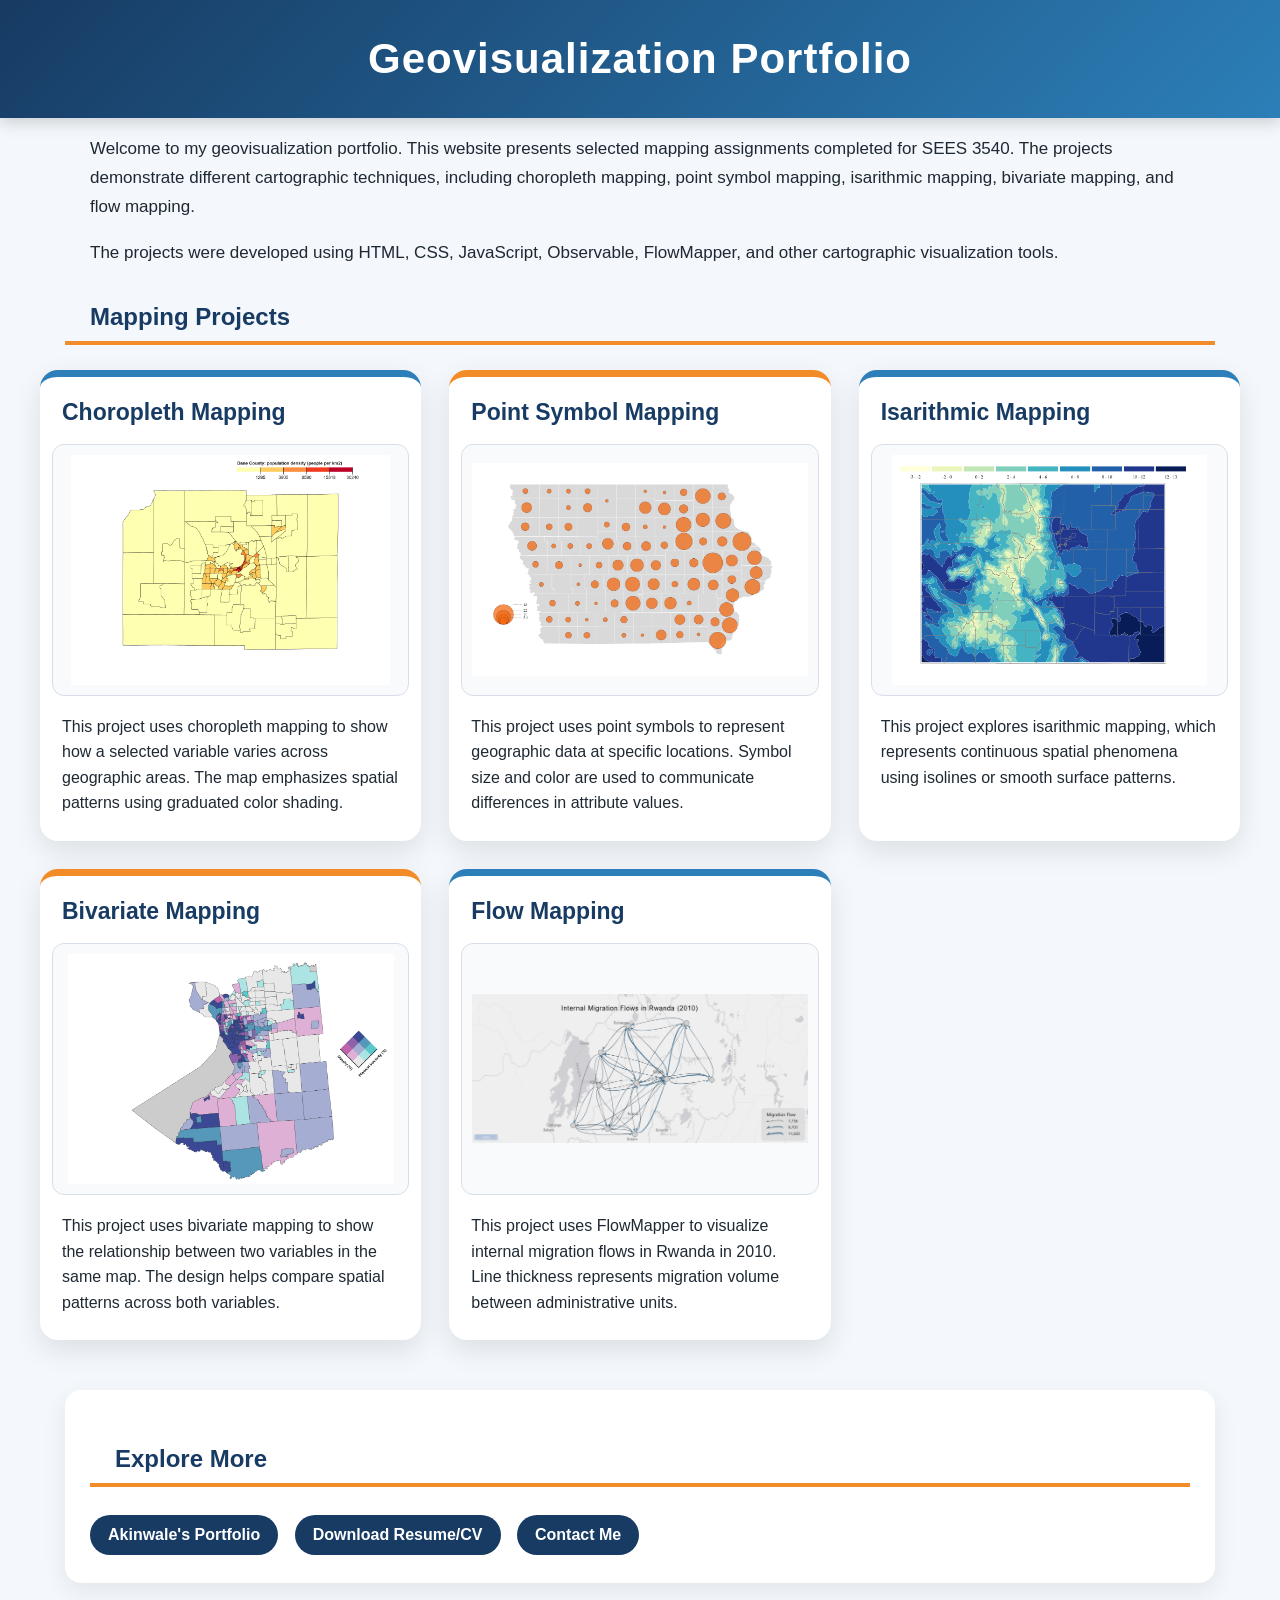
==== index.html @ 32ee0aaa "modified my css code" ====
<!DOCTYPE html>
<html>

<head>
<title>Geovisualization Portfolio / Akinwale</title>
<link href="style.css" rel="stylesheet">
</head>

<body>

<h1>Geovisualization Portfolio</h1>

<p>Welcome to my geovisualization portfolio. This website presents selected mapping assignments completed for SEES 3540. The projects demonstrate different cartographic techniques, including choropleth mapping, point symbol mapping, isarithmic mapping, bivariate mapping, and flow mapping.</p>

<p>The projects were developed using HTML, CSS, JavaScript, Observable, FlowMapper, and other cartographic visualization tools.</p>

<h2>Mapping Projects</h2>

<div class="project-grid">

    <div class="project">
        <h3>Choropleth Mapping</h3>
        <a href="https://observablehq.com/d/c55e424d7cc35248">
            <img src="images/choroplethmap.png" alt="Choropleth map">
        </a>
        <p>This project uses choropleth mapping to show how a selected variable varies across geographic areas. The map emphasizes spatial patterns using graduated color shading.</p>
    </div>

    <div class="project">
        <h3>Point Symbol Mapping</h3>
        <a href="https://observablehq.com/d/2de4d50df98398b6">
            <img src="images/pointsymbol.png" alt="Proportional symbol map">
        </a>
        <p>This project uses point symbols to represent geographic data at specific locations. Symbol size and color are used to communicate differences in attribute values.</p>
    </div>

    <div class="project">
        <h3>Isarithmic Mapping</h3>
        <a href="https://observablehq.com/d/aeb717314d857435">
            <img src="images/isarithmic.png" alt="Isarithmic map">
        </a>
        <p>This project explores isarithmic mapping, which represents continuous spatial phenomena using isolines or smooth surface patterns.</p>
    </div>

    <div class="project">
        <h3>Bivariate Mapping</h3>
        <a href="https://observablehq.com/d/7b271f18e7b1ec3b">
            <img src="images/Bivariate.png" alt="Bivariate map">
        </a>
        <p>This project uses bivariate mapping to show the relationship between two variables in the same map. The design helps compare spatial patterns across both variables.</p>
    </div>

    <div class="project">
        <h3>Flow Mapping</h3>
        <a href="flowmap.html">
            <img src="images/flow_map.png" alt="Flow map of Rwanda migration">
        </a>
        <p>This project uses FlowMapper to visualize internal migration flows in Rwanda in 2010. Line thickness represents migration volume between administrative units.</p>
    </div>

</div>

<div class="link-section">
    <h2>Explore More</h2>
    <a href="shortbio.html">Akinwale's Portfolio</a>
    <a href="cv.pdf" target="_blank">Download Resume/CV</a>
    <a href="https://mail.google.com/mail/?view=cm&fs=1&to=oladimejiakinwale@gmail.com">Contact Me</a>
</div>

</body>
</html>
---- style.css ----
body {
    margin: 0;
    font-family: "Segoe UI", Arial, sans-serif;
    background: #f4f7fb;
    color: #1f2933;
}

h1 {
    margin: 0;
    padding: 35px 20px;
    text-align: center;
    color: white;
    background: linear-gradient(135deg, #173b63, #2c7fb8);
    font-size: 42px;
    letter-spacing: 1px;
    box-shadow: 0 4px 16px rgba(0,0,0,0.18);
}

body > p,
body > h2 {
    max-width: 1100px;
    margin-left: auto;
    margin-right: auto;
}

body > p {
    font-size: 17px;
    line-height: 1.7;
    padding: 0 25px;
}

h2 {
    color: #173b63;
    margin-top: 35px;
    padding: 0 25px 10px 25px;
    border-bottom: 4px solid #f28c28;
}

/* Create a responsive project grid */
.project-grid {
    max-width: 1200px;
    margin: 25px auto 50px auto;
    padding: 0 25px;
    display: grid;
    grid-template-columns: repeat(auto-fit, minmax(320px, 1fr));
    gap: 28px;
}

.project {
    background: white;
    border-radius: 18px;
    overflow: hidden;
    border-top: 7px solid #2c7fb8;
    box-shadow: 0 10px 28px rgba(0,0,0,0.10);
    transition: transform 0.25s ease, box-shadow 0.25s ease;
}

.project:nth-child(even) {
    border-top-color: #f28c28;
}

.project:hover {
    transform: translateY(-7px);
    box-shadow: 0 16px 36px rgba(0,0,0,0.18);
}

.project h3 {
    color: #173b63;
    font-size: 23px;
    margin: 22px 22px 10px 22px;
}

.project p {
    font-size: 16px;
    line-height: 1.6;
    margin: 18px 22px 25px 22px;
}

.project img {
    display: block;
    width: 88%;
    height: 230px;
    object-fit: contain;
    margin: 18px auto;
    border-radius: 12px;
    border: 1px solid #d8dee9;
    background: #f9fafb;
    padding: 10px;
}

a {
    color: #1f78b4;
    font-weight: 700;
    text-decoration: none;
}

a:hover {
    color: #f28c28;
    text-decoration: underline;
}

/* Bottom links such as bio, resume, contact */
.link-section {
    max-width: 1100px;
    margin: 35px auto;
    padding: 20px 25px;
    background: white;
    border-radius: 16px;
    box-shadow: 0 8px 24px rgba(0,0,0,0.08);
}

.link-section a {
    display: inline-block;
    margin: 8px 12px 8px 0;
    padding: 11px 18px;
    border-radius: 999px;
    background: #173b63;
    color: white;
}

.link-section a:hover {
    background: #f28c28;
    text-decoration: none;
}

.flow-map-img {
    display: block;
    max-width: 95%;
    margin: 25px auto;
    border-radius: 16px;
    box-shadow: 0 10px 28px rgba(0,0,0,0.14);
}

.bio-container {
    max-width: 1100px;
    margin: 35px auto;
    padding: 25px;
    display: flex;
    gap: 30px;
    align-items: center;
    background: white;
    border-radius: 18px;
    box-shadow: 0 10px 28px rgba(0,0,0,0.10);
}

.bio-image {
    width: 230px;
    border-radius: 16px;
}

.bio-text {
    flex: 1;
}

@media screen and (max-width: 750px) {
    h1 {
        font-size: 30px;
    }

    .bio-container {
        flex-direction: column;
        text-align: center;
    }

    .project img {
        height: 200px;
    }
}
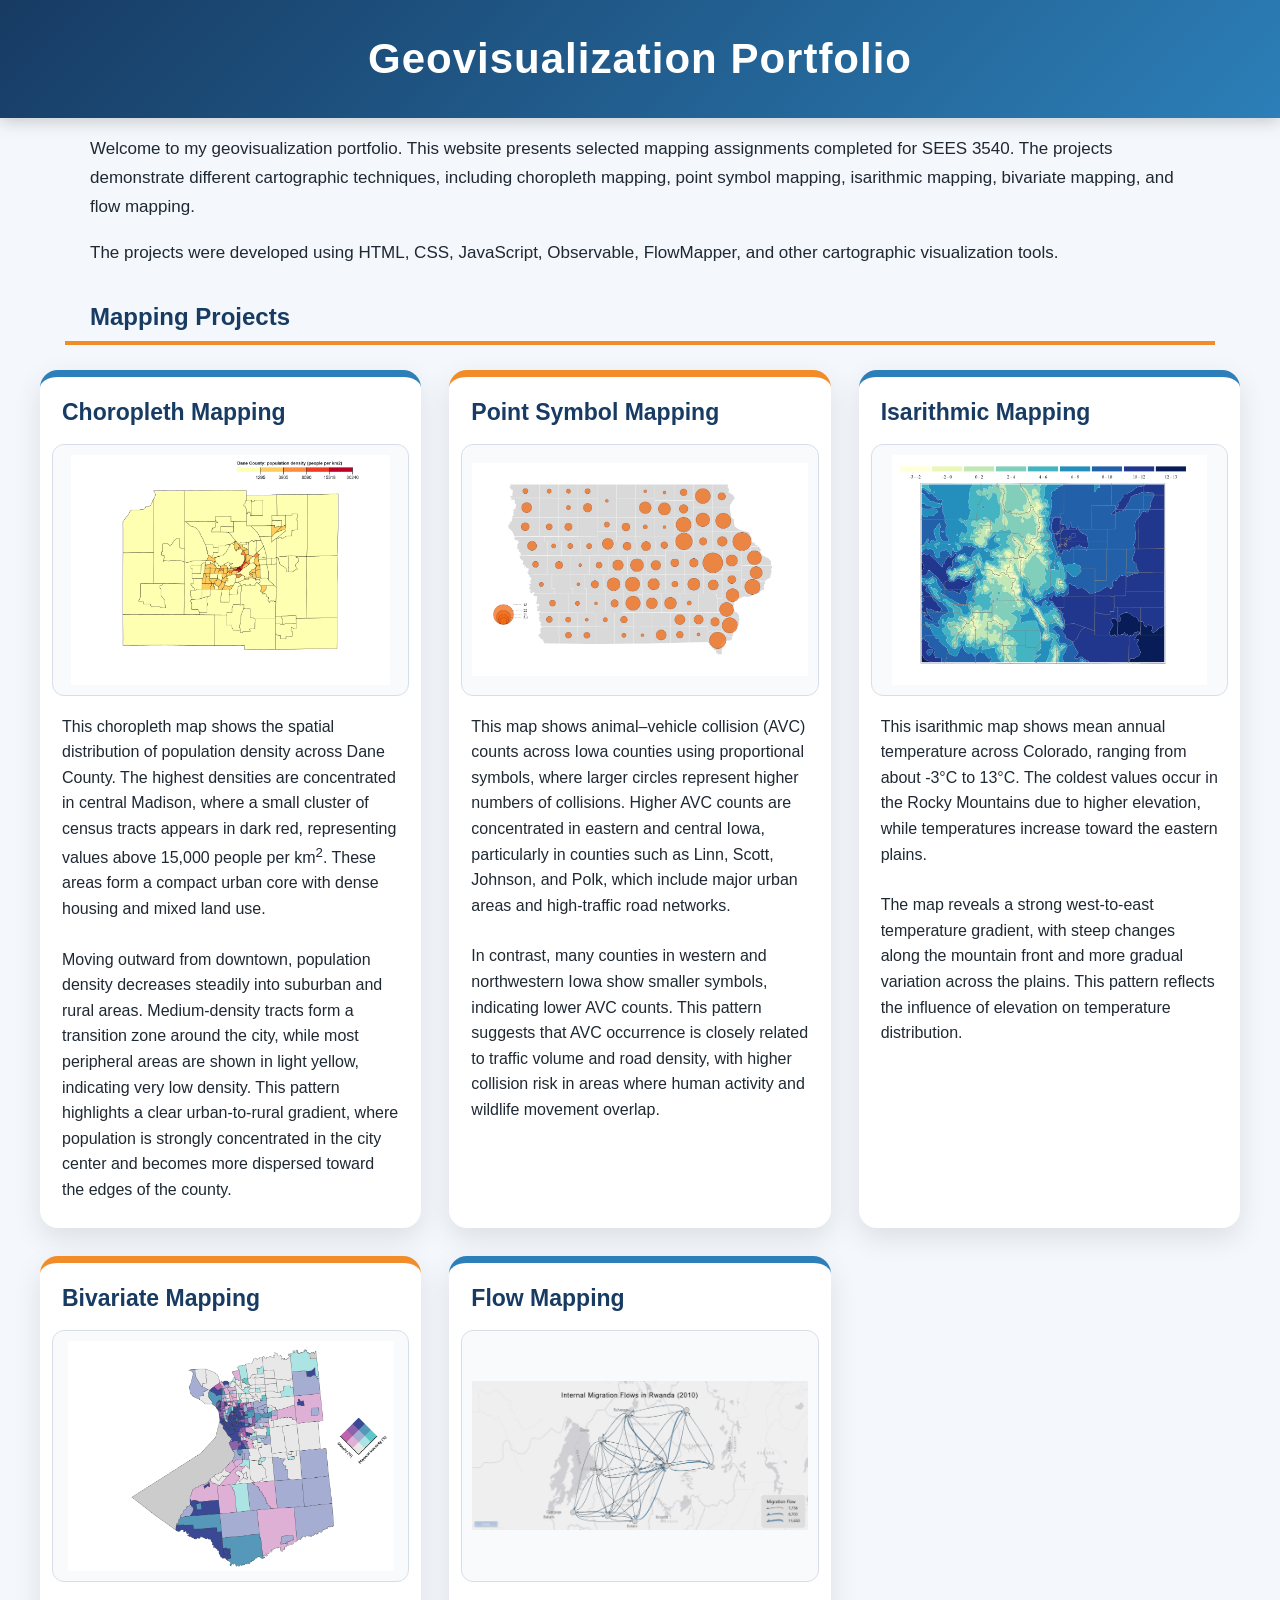
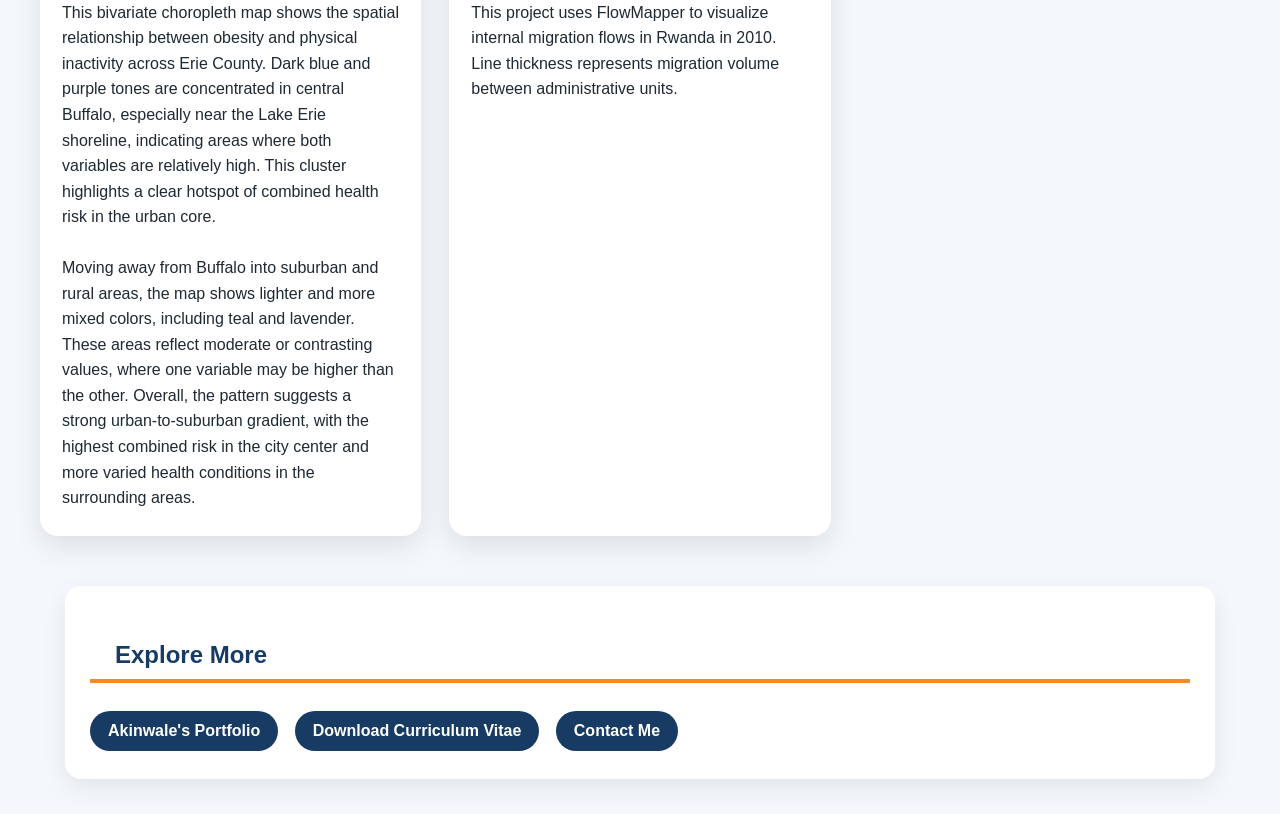
==== commit 02c7e347: "Modified my CSS style" ====
--- a/index.html
+++ b/index.html
@@ -23,7 +23,13 @@
         <a href="https://observablehq.com/d/c55e424d7cc35248">
             <img src="images/choroplethmap.png" alt="Choropleth map">
         </a>
-        <p>This project uses choropleth mapping to show how a selected variable varies across geographic areas. The map emphasizes spatial patterns using graduated color shading.</p>
+        <p>
+This choropleth map shows the spatial distribution of population density across Dane County. The highest densities are concentrated in central Madison, where a small cluster of census tracts appears in dark red, representing values above 15,000 people per km<sup>2</sup>. These areas form a compact urban core with dense housing and mixed land use.
+</p>
+
+<p>
+Moving outward from downtown, population density decreases steadily into suburban and rural areas. Medium-density tracts form a transition zone around the city, while most peripheral areas are shown in light yellow, indicating very low density. This pattern highlights a clear urban-to-rural gradient, where population is strongly concentrated in the city center and becomes more dispersed toward the edges of the county.
+</p>
     </div>
 
     <div class="project">
@@ -31,7 +37,13 @@
         <a href="https://observablehq.com/d/2de4d50df98398b6">
             <img src="images/pointsymbol.png" alt="Proportional symbol map">
         </a>
-        <p>This project uses point symbols to represent geographic data at specific locations. Symbol size and color are used to communicate differences in attribute values.</p>
+        <p>
+This map shows animal&ndash;vehicle collision (AVC) counts across Iowa counties using proportional symbols, where larger circles represent higher numbers of collisions. Higher AVC counts are concentrated in eastern and central Iowa, particularly in counties such as Linn, Scott, Johnson, and Polk, which include major urban areas and high-traffic road networks.
+</p>
+
+<p>
+In contrast, many counties in western and northwestern Iowa show smaller symbols, indicating lower AVC counts. This pattern suggests that AVC occurrence is closely related to traffic volume and road density, with higher collision risk in areas where human activity and wildlife movement overlap.
+</p>
     </div>
 
     <div class="project">
@@ -39,7 +51,13 @@
         <a href="https://observablehq.com/d/aeb717314d857435">
             <img src="images/isarithmic.png" alt="Isarithmic map">
         </a>
-        <p>This project explores isarithmic mapping, which represents continuous spatial phenomena using isolines or smooth surface patterns.</p>
+        <p>
+This isarithmic map shows mean annual temperature across Colorado, ranging from about -3&deg;C to 13&deg;C. The coldest values occur in the Rocky Mountains due to higher elevation, while temperatures increase toward the eastern plains.
+</p>
+
+<p>
+The map reveals a strong west-to-east temperature gradient, with steep changes along the mountain front and more gradual variation across the plains. This pattern reflects the influence of elevation on temperature distribution.
+</p>
     </div>
 
     <div class="project">
@@ -47,7 +65,13 @@
         <a href="https://observablehq.com/d/7b271f18e7b1ec3b">
             <img src="images/Bivariate.png" alt="Bivariate map">
         </a>
-        <p>This project uses bivariate mapping to show the relationship between two variables in the same map. The design helps compare spatial patterns across both variables.</p>
+        <p>
+This bivariate choropleth map shows the spatial relationship between obesity and physical inactivity across Erie County. Dark blue and purple tones are concentrated in central Buffalo, especially near the Lake Erie shoreline, indicating areas where both variables are relatively high. This cluster highlights a clear hotspot of combined health risk in the urban core.
+</p>
+
+<p>
+Moving away from Buffalo into suburban and rural areas, the map shows lighter and more mixed colors, including teal and lavender. These areas reflect moderate or contrasting values, where one variable may be higher than the other. Overall, the pattern suggests a strong urban-to-suburban gradient, with the highest combined risk in the city center and more varied health conditions in the surrounding areas.
+</p>
     </div>
 
     <div class="project">
@@ -63,8 +87,8 @@
 <div class="link-section">
     <h2>Explore More</h2>
     <a href="shortbio.html">Akinwale's Portfolio</a>
-    <a href="cv.pdf" target="_blank">Download Resume/CV</a>
-    <a href="https://mail.google.com/mail/?view=cm&fs=1&to=oladimejiakinwale@gmail.com">Contact Me</a>
+    <a href="cv.pdf" target="_blank">Download Curriculum Vitae</a>
+    <a href="mailto:akinwale-oladimeji@uiowa.edu">Contact Me</a>
 </div>
 
 </body>
--- a/style.css
+++ b/style.css
@@ -166,3 +166,28 @@
         height: 200px;
     }
 }
+
+.flow-writing {
+    max-width: 1050px;
+    margin: 35px auto;
+    padding: 32px;
+    background: white;
+    border-radius: 18px;
+    box-shadow: 0 10px 28px rgba(0,0,0,0.10);
+}
+
+.flow-writing h2 {
+    margin-top: 28px;
+    padding-left: 0;
+}
+
+.flow-writing h3 {
+    margin-top: 28px;
+    color: #173b63;
+}
+
+.flow-writing p {
+    padding: 0;
+    margin: 14px 0;
+    line-height: 1.7;
+}
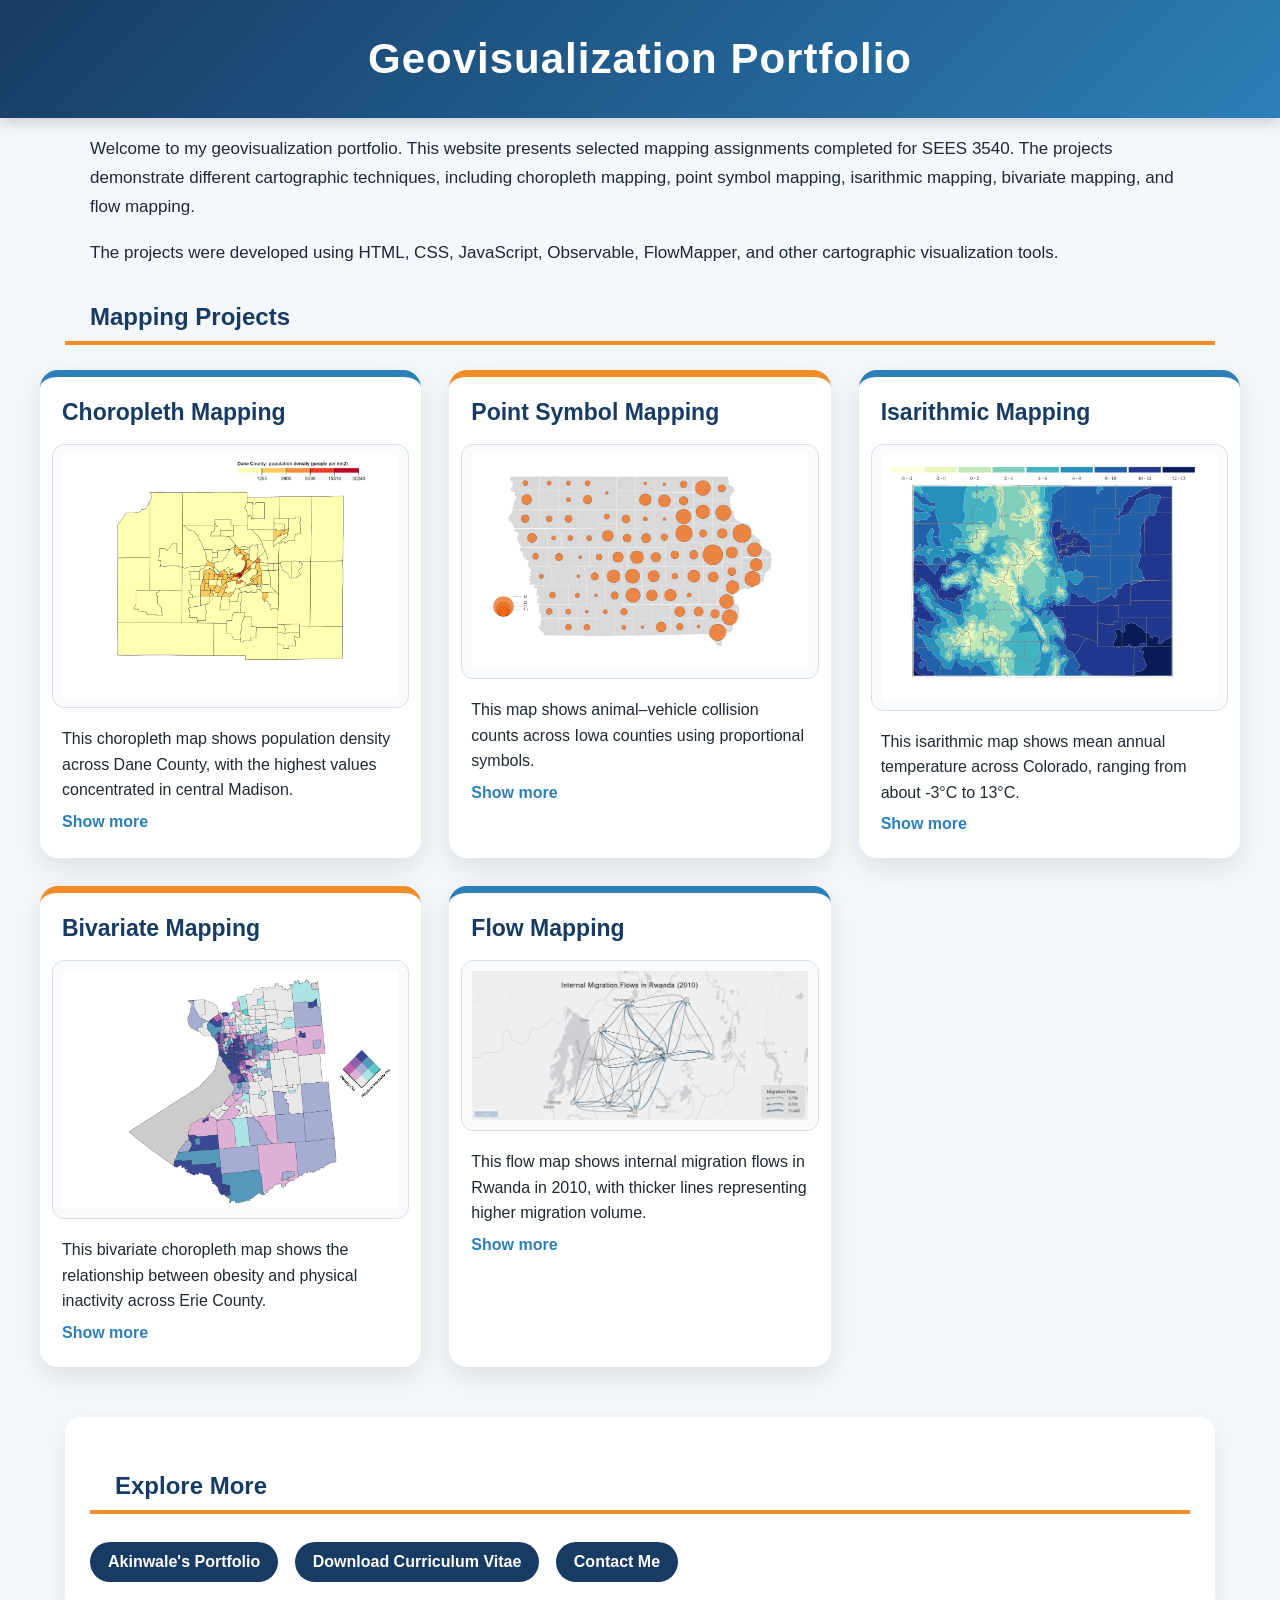
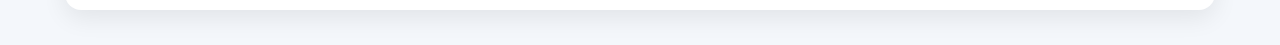
==== commit dfb4ba55: "Improved portfolio layout and add expandable map description Improved the layout and organization of" ====
--- a/index.html
+++ b/index.html
@@ -2,17 +2,21 @@
 <html>
 
 <head>
-<title>Geovisualization Portfolio / Akinwale</title>
-<link href="style.css" rel="stylesheet">
+    <title>Geovisualization Portfolio / Akinwale</title>
+    <link href="style.css" rel="stylesheet">
 </head>
 
 <body>
 
 <h1>Geovisualization Portfolio</h1>
 
-<p>Welcome to my geovisualization portfolio. This website presents selected mapping assignments completed for SEES 3540. The projects demonstrate different cartographic techniques, including choropleth mapping, point symbol mapping, isarithmic mapping, bivariate mapping, and flow mapping.</p>
+<p>
+Welcome to my geovisualization portfolio. This website presents selected mapping assignments completed for SEES 3540. The projects demonstrate different cartographic techniques, including choropleth mapping, point symbol mapping, isarithmic mapping, bivariate mapping, and flow mapping.
+</p>
 
-<p>The projects were developed using HTML, CSS, JavaScript, Observable, FlowMapper, and other cartographic visualization tools.</p>
+<p>
+The projects were developed using HTML, CSS, JavaScript, Observable, FlowMapper, and other cartographic visualization tools.
+</p>
 
 <h2>Mapping Projects</h2>
 
@@ -23,13 +27,19 @@
         <a href="https://observablehq.com/d/c55e424d7cc35248">
             <img src="images/choroplethmap.png" alt="Choropleth map">
         </a>
-        <p>
-This choropleth map shows the spatial distribution of population density across Dane County. The highest densities are concentrated in central Madison, where a small cluster of census tracts appears in dark red, representing values above 15,000 people per km<sup>2</sup>. These areas form a compact urban core with dense housing and mixed land use.
-</p>
 
-<p>
-Moving outward from downtown, population density decreases steadily into suburban and rural areas. Medium-density tracts form a transition zone around the city, while most peripheral areas are shown in light yellow, indicating very low density. This pattern highlights a clear urban-to-rural gradient, where population is strongly concentrated in the city center and becomes more dispersed toward the edges of the county.
-</p>
+        <div class="project-description">
+            <p>
+            This choropleth map shows population density across Dane County, with the highest values concentrated in central Madison.
+            </p>
+
+            <details>
+                <summary>Show more</summary>
+                <p>
+                Density decreases outward into surrounding suburban and rural areas, creating a clear urban-to-rural gradient. The map highlights how population is strongly concentrated in the urban core and becomes more dispersed toward the county edges.
+                </p>
+            </details>
+        </div>
     </div>
 
     <div class="project">
@@ -37,13 +47,19 @@
         <a href="https://observablehq.com/d/2de4d50df98398b6">
             <img src="images/pointsymbol.png" alt="Proportional symbol map">
         </a>
-        <p>
-This map shows animal&ndash;vehicle collision (AVC) counts across Iowa counties using proportional symbols, where larger circles represent higher numbers of collisions. Higher AVC counts are concentrated in eastern and central Iowa, particularly in counties such as Linn, Scott, Johnson, and Polk, which include major urban areas and high-traffic road networks.
-</p>
 
-<p>
-In contrast, many counties in western and northwestern Iowa show smaller symbols, indicating lower AVC counts. This pattern suggests that AVC occurrence is closely related to traffic volume and road density, with higher collision risk in areas where human activity and wildlife movement overlap.
-</p>
+        <div class="project-description">
+            <p>
+            This map shows animal&ndash;vehicle collision counts across Iowa counties using proportional symbols.
+            </p>
+
+            <details>
+                <summary>Show more</summary>
+                <p>
+                Higher counts are concentrated in eastern and central counties such as Linn, Scott, Johnson, and Polk, where urban areas and major roads increase traffic exposure. Lower counts occur in many western and northwestern counties, suggesting that collision risk is closely related to road density, traffic volume, and the overlap between human activity and wildlife movement.
+                </p>
+            </details>
+        </div>
     </div>
 
     <div class="project">
@@ -51,13 +67,19 @@
         <a href="https://observablehq.com/d/aeb717314d857435">
             <img src="images/isarithmic.png" alt="Isarithmic map">
         </a>
-        <p>
-This isarithmic map shows mean annual temperature across Colorado, ranging from about -3&deg;C to 13&deg;C. The coldest values occur in the Rocky Mountains due to higher elevation, while temperatures increase toward the eastern plains.
-</p>
 
-<p>
-The map reveals a strong west-to-east temperature gradient, with steep changes along the mountain front and more gradual variation across the plains. This pattern reflects the influence of elevation on temperature distribution.
-</p>
+        <div class="project-description">
+            <p>
+            This isarithmic map shows mean annual temperature across Colorado, ranging from about -3&deg;C to 13&deg;C.
+            </p>
+
+            <details>
+                <summary>Show more</summary>
+                <p>
+                The coldest values occur in the Rocky Mountains due to higher elevation, while temperatures increase toward the eastern plains. The map reveals a strong west-to-east temperature gradient, with steep changes along the mountain front and more gradual variation across the plains.
+                </p>
+            </details>
+        </div>
     </div>
 
     <div class="project">
@@ -65,13 +87,19 @@
         <a href="https://observablehq.com/d/7b271f18e7b1ec3b">
             <img src="images/Bivariate.png" alt="Bivariate map">
         </a>
-        <p>
-This bivariate choropleth map shows the spatial relationship between obesity and physical inactivity across Erie County. Dark blue and purple tones are concentrated in central Buffalo, especially near the Lake Erie shoreline, indicating areas where both variables are relatively high. This cluster highlights a clear hotspot of combined health risk in the urban core.
-</p>
 
-<p>
-Moving away from Buffalo into suburban and rural areas, the map shows lighter and more mixed colors, including teal and lavender. These areas reflect moderate or contrasting values, where one variable may be higher than the other. Overall, the pattern suggests a strong urban-to-suburban gradient, with the highest combined risk in the city center and more varied health conditions in the surrounding areas.
-</p>
+        <div class="project-description">
+            <p>
+            This bivariate choropleth map shows the relationship between obesity and physical inactivity across Erie County.
+            </p>
+
+            <details>
+                <summary>Show more</summary>
+                <p>
+                Dark blue and purple tones cluster in central Buffalo, especially near the Lake Erie shoreline, indicating areas where both variables are relatively high. Lighter and mixed colors appear in suburban and rural areas, suggesting more varied health conditions and a less uniform relationship between obesity and physical inactivity.
+                </p>
+            </details>
+        </div>
     </div>
 
     <div class="project">
@@ -79,7 +107,19 @@
         <a href="flowmap.html">
             <img src="images/flow_map.png" alt="Flow map of Rwanda migration">
         </a>
-        <p>This project uses FlowMapper to visualize internal migration flows in Rwanda in 2010. Line thickness represents migration volume between administrative units.</p>
+
+        <div class="project-description">
+            <p>
+            This flow map shows internal migration flows in Rwanda in 2010, with thicker lines representing higher migration volume.
+            </p>
+
+            <details>
+                <summary>Show more</summary>
+                <p>
+                The map shows Kigali as the main migration hub, receiving and sending the largest flows. Strong connections link Kigali with regions such as Ruhengeri, Kibuye, and Butare, creating a north-south pattern and a hub-and-spoke migration structure.
+                </p>
+            </details>
+        </div>
     </div>
 
 </div>
--- a/style.css
+++ b/style.css
@@ -79,7 +79,7 @@
 .project img {
     display: block;
     width: 88%;
-    height: 230px;
+    height: auto;
     object-fit: contain;
     margin: 18px auto;
     border-radius: 12px;
@@ -163,7 +163,7 @@
     }
 
     .project img {
-        height: 200px;
+        height: auto;
     }
 }
 
@@ -191,3 +191,60 @@
     margin: 14px 0;
     line-height: 1.7;
 }
+
+.project {
+    height: auto !important;
+    min-height: 0 !important;
+}
+
+.project img {
+    height: auto !important;
+    max-height: none !important;
+    object-fit: contain;
+}
+
+.project-description {
+    margin: 18px 22px 25px 22px !important;
+    padding: 0 !important;
+}
+
+.project-description p {
+    margin: 0 0 10px 0 !important;
+    padding: 0 !important;
+    line-height: 1.6 !important;
+}
+
+.project-description details {
+    margin: 0 !important;
+    padding: 0 !important;
+    background: none !important;
+    border: none !important;
+    box-shadow: none !important;
+}
+
+.project-description summary {
+    display: inline-block !important;
+    margin: 0 !important;
+    padding: 0 !important;
+    cursor: pointer;
+    color: #2c7fb8;
+    font-weight: 700;
+    list-style: none;
+}
+
+.project-description summary::-webkit-details-marker {
+    display: none;
+}
+
+.project-description summary:hover {
+    color: #f28c28;
+}
+
+.project-description details[open] summary {
+    display: none !important;
+}
+
+.project-description details p {
+    margin: 0 !important;
+    padding: 0 !important;
+    line-height: 1.6 !important;
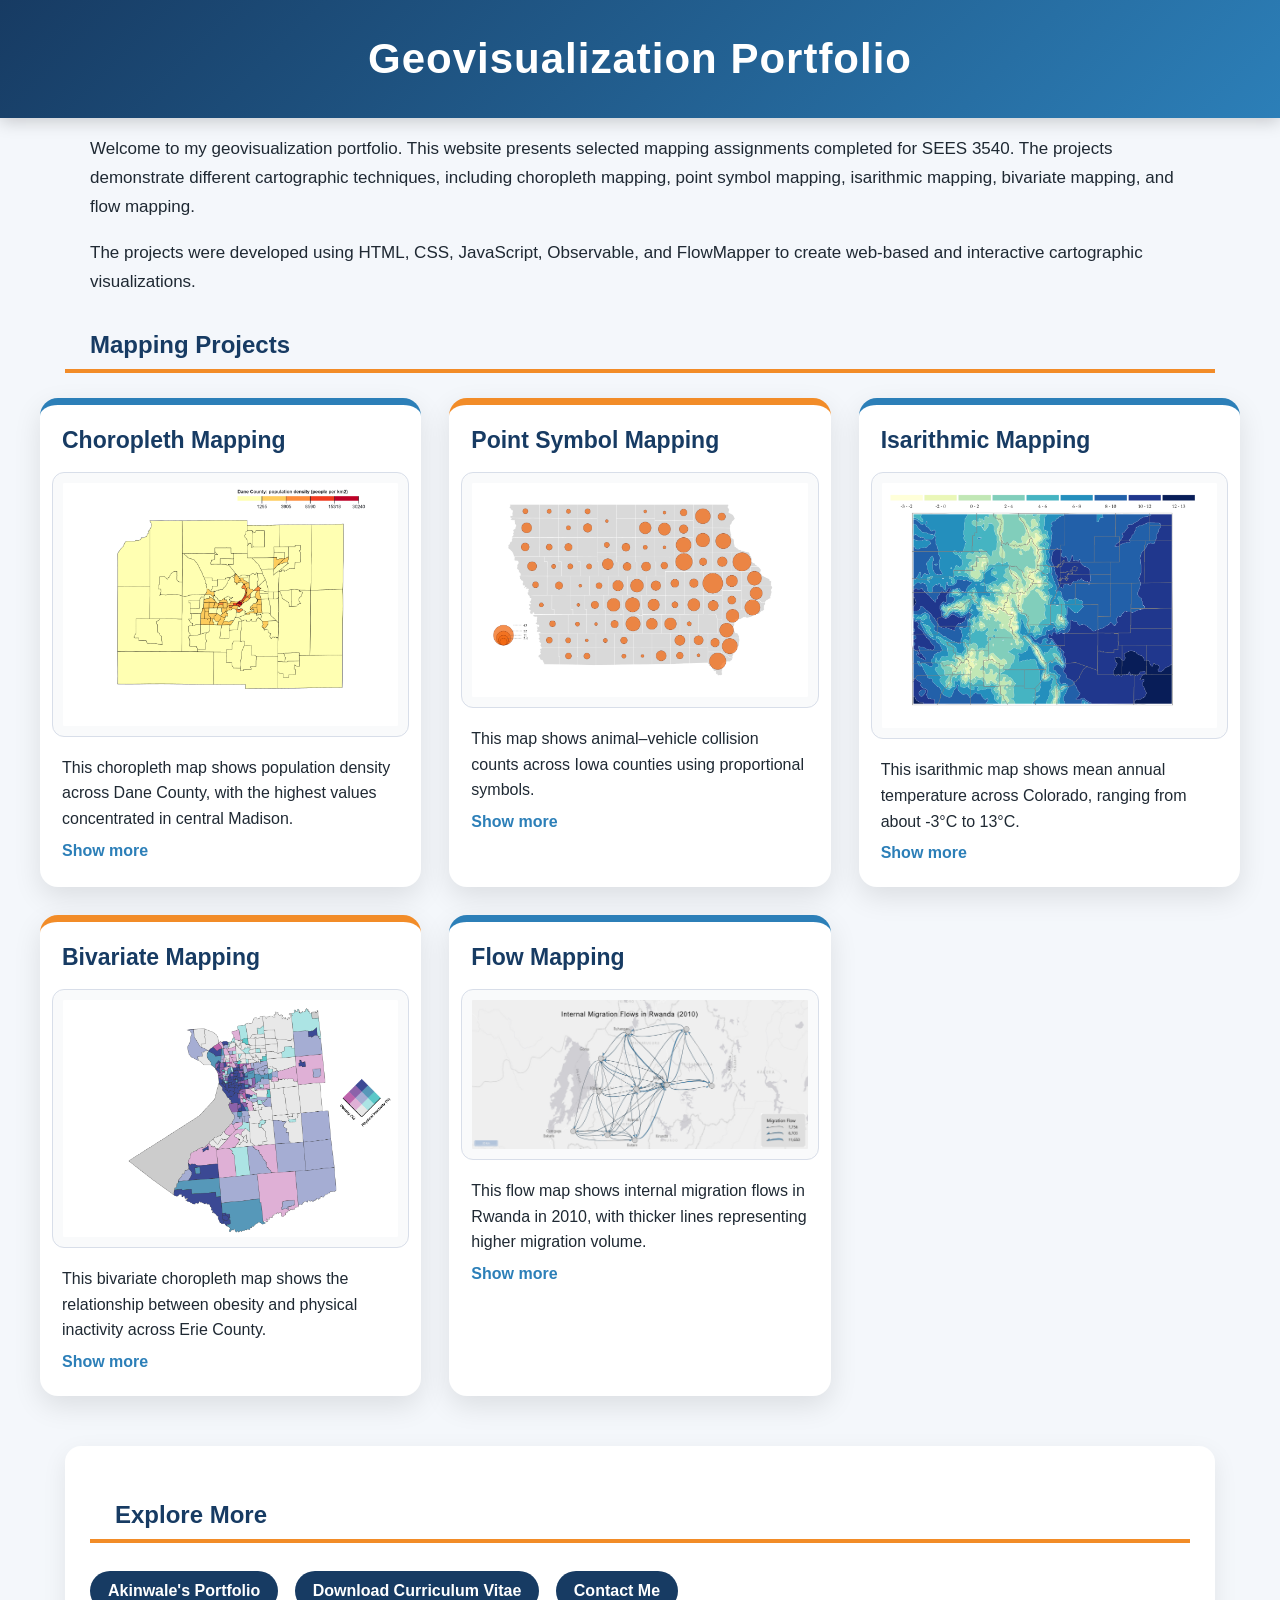
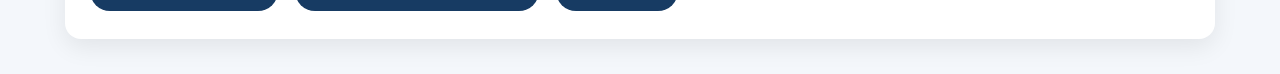
==== commit b2e745df: "Update index.html" ====
--- a/index.html
+++ b/index.html
@@ -15,7 +15,7 @@
 </p>
 
 <p>
-The projects were developed using HTML, CSS, JavaScript, Observable, FlowMapper, and other cartographic visualization tools.
+The projects were developed using HTML, CSS, JavaScript, Observable, and FlowMapper to create web-based and interactive cartographic visualizations.
 </p>
 
 <h2>Mapping Projects</h2>
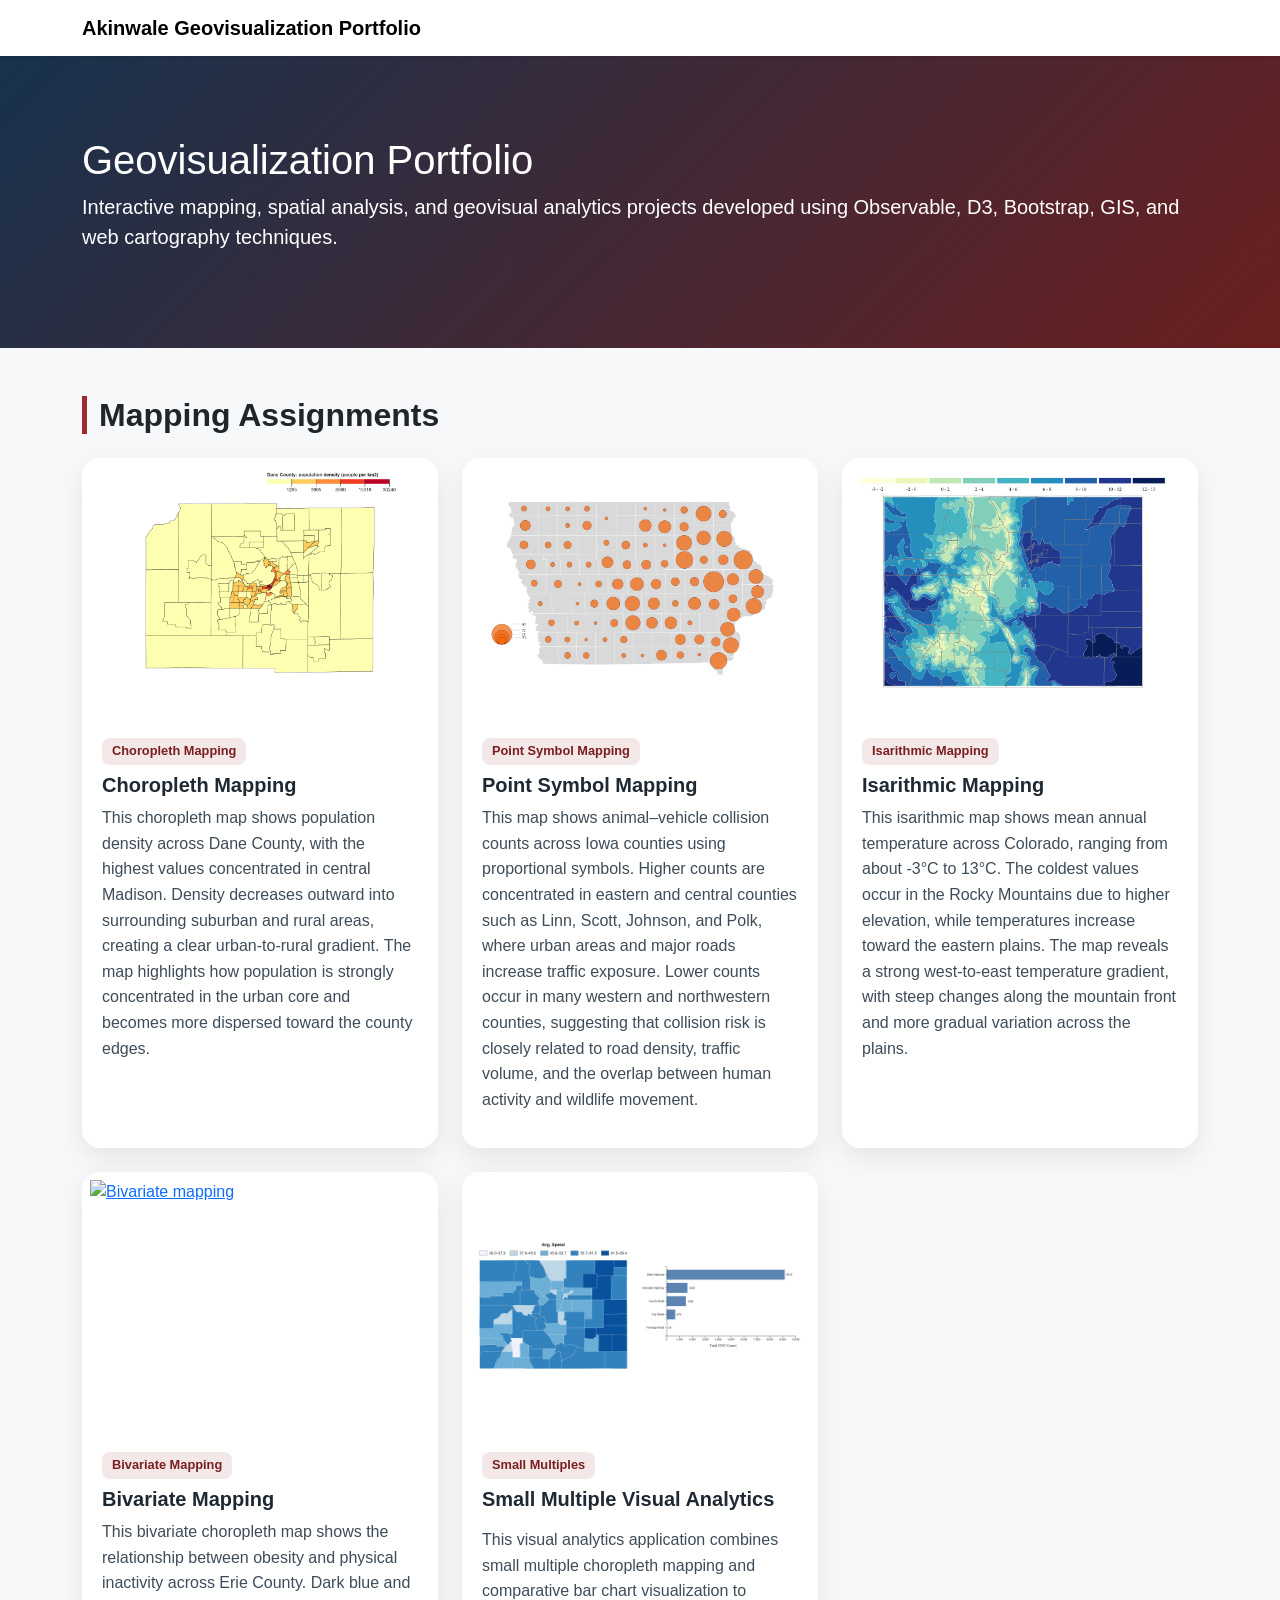
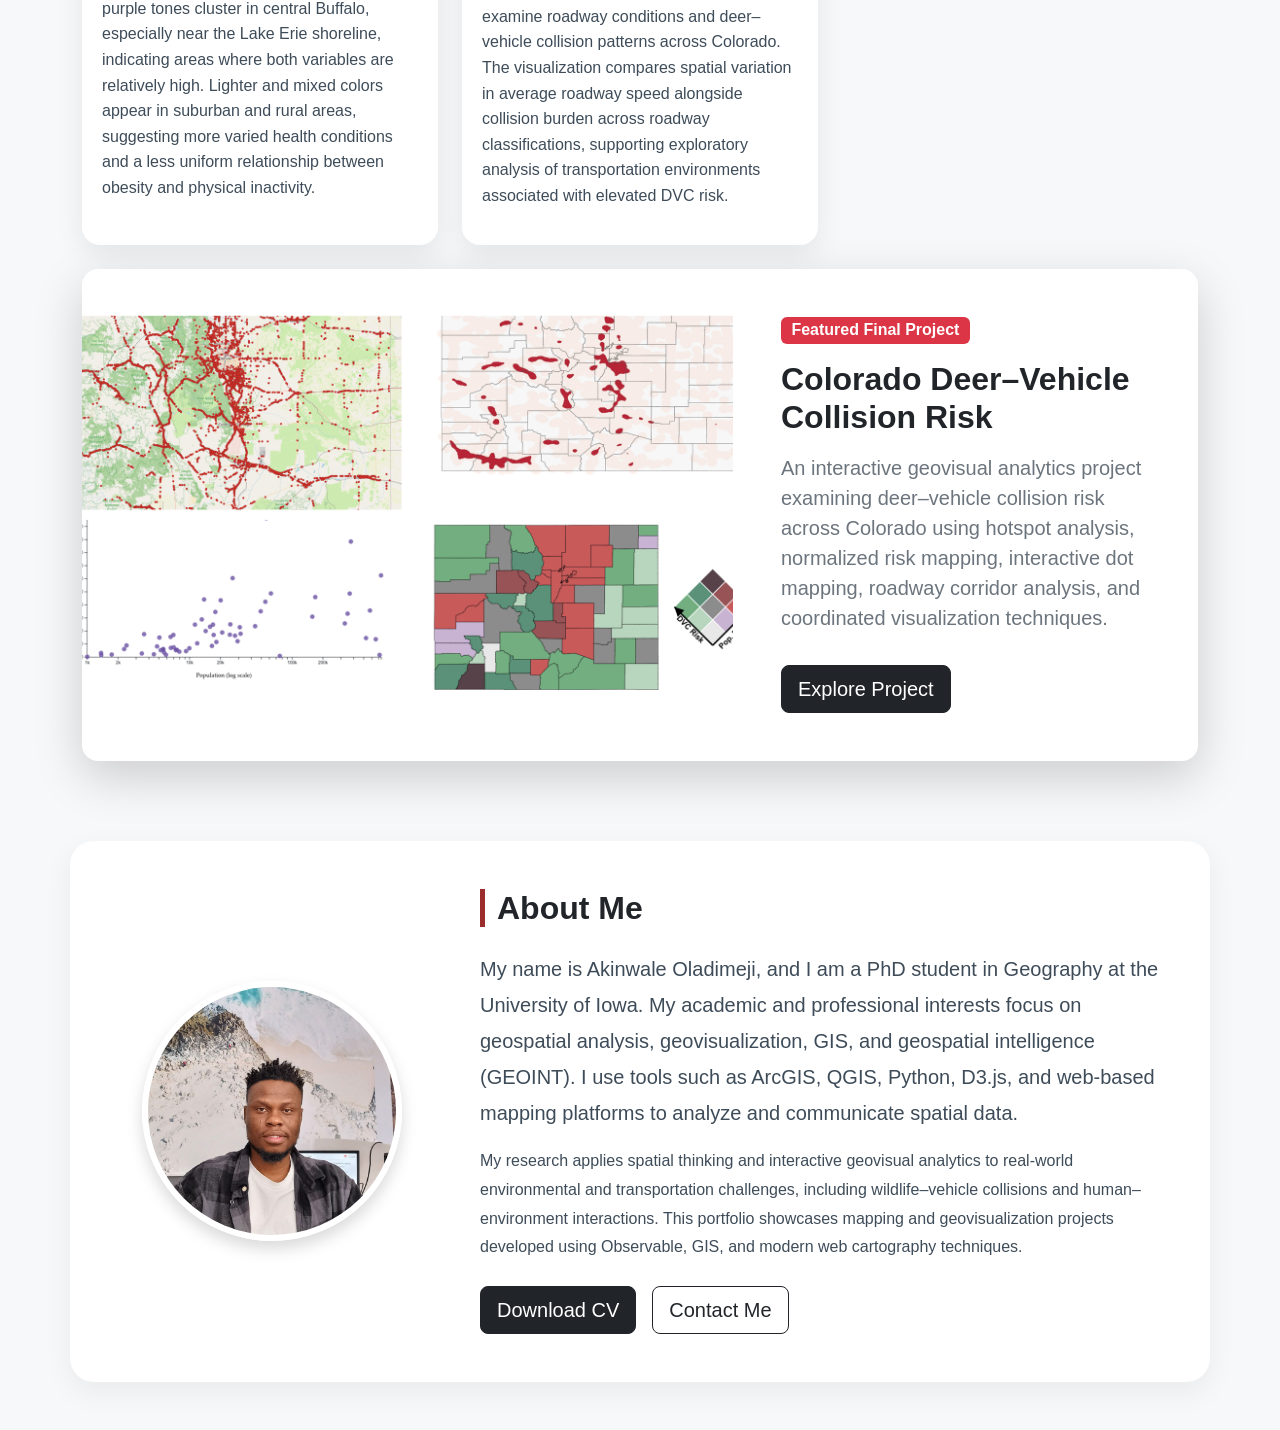
==== commit 36bf5f91: "Added few images like my profile picture" ====
--- a/index.html
+++ b/index.html
@@ -1,135 +1,371 @@
-<!DOCTYPE html>
-<html>
+<!doctype html>
+<html lang="en">
 
 <head>
-    <title>Geovisualization Portfolio / Akinwale</title>
-    <link href="style.css" rel="stylesheet">
+  <meta charset="utf-8">
+  <meta name="viewport" content="width=device-width, initial-scale=1">
+
+  <title>Akinwale Geovisualization Portfolio</title>
+
+  <link href="https://cdn.jsdelivr.net/npm/bootstrap@5.3.8/dist/css/bootstrap.min.css" rel="stylesheet">
+
+  <link rel="stylesheet" href="style.css">
 </head>
 
 <body>
 
-<h1>Geovisualization Portfolio</h1>
+<!-- NAVBAR -->
+
+<nav class="navbar navbar-expand-lg bg-white shadow-sm">
+  <div class="container">
+
+    <a class="navbar-brand fw-bold" href="#">
+      Akinwale Geovisualization Portfolio
+    </a>
+
+  </div>
+</nav>
+
+<!-- HERO SECTION -->
+
+<header class="hero">
+  <div class="container">
+
+    <h1>
+      Geovisualization Portfolio
+    </h1>
+
+    <p class="lead">
+      Interactive mapping, spatial analysis, and geovisual analytics projects developed using Observable, D3, Bootstrap, GIS, and web cartography techniques.
+    </p>
+
+  </div>
+</header>
+
+<!-- MAIN CONTENT -->
+
+<div class="container my-5">
+
+  <!-- SECTION TITLE -->
+
+  <h2 class="section-title">
+    Mapping Assignments
+  </h2>
+
+  <!-- PROJECT CARDS -->
+
+  <div class="row g-4">
+
+    <!-- Choropleth Mapping -->
+
+    <div class="col-md-6 col-lg-4">
+      <div class="card project-card">
+
+        <a href="https://observablehq.com/d/c55e424d7cc35248#choropleth" target="_blank">
+          <img src="images/choroplethmap.png"
+               alt="Choropleth mapping">
+        </a>
+
+        <div class="card-body">
+
+          <span class="badge badge-custom mb-2">
+            Choropleth Mapping
+          </span>
+
+          <h5>
+            <a href="https://observablehq.com/d/c55e424d7cc35248#choropleth"
+               target="_blank">
+
+              Choropleth Mapping
+
+            </a>
+          </h5>
+
+          <p>
+            This choropleth map shows population density across Dane County, with the highest values concentrated in central Madison.
+
+Density decreases outward into surrounding suburban and rural areas, creating a clear urban-to-rural gradient. The map highlights how population is strongly concentrated in the urban core and becomes more dispersed toward the county edges.
+          </p>
+
+        </div>
+      </div>
+    </div>
+
+    <!-- Point Symbol Mapping -->
+
+    <div class="col-md-6 col-lg-4">
+      <div class="card project-card">
+
+        <a href="https://observablehq.com/d/2de4d50df98398b6#symbol_map" target="_blank">
+          <img src="images/pointsymbol.png"
+               alt="Point symbol mapping">
+        </a>
+
+        <div class="card-body">
+
+          <span class="badge badge-custom mb-2">
+            Point Symbol Mapping
+          </span>
+
+          <h5>
+            <a href="https://observablehq.com/d/2de4d50df98398b6#symbol_map"
+               target="_blank">
+
+              Point Symbol Mapping
+
+            </a>
+          </h5>
+
+          <p>
+            This map shows animal–vehicle collision counts across Iowa counties using proportional symbols.
+
+Higher counts are concentrated in eastern and central counties such as Linn, Scott, Johnson, and Polk, where urban areas and major roads increase traffic exposure. Lower counts occur in many western and northwestern counties, suggesting that collision risk is closely related to road density, traffic volume, and the overlap between human activity and wildlife movement.
+          </p>
+
+        </div>
+      </div>
+    </div>
+
+    <!-- Isarithmic Mapping -->
+
+    <div class="col-md-6 col-lg-4">
+      <div class="card project-card">
+
+        <a href="https://observablehq.com/d/aeb717314d857435#cell-673" target="_blank">
+          <img src="images/isarithmic.png"
+               alt="Isarithmic mapping">
+        </a>
+
+        <div class="card-body">
+
+          <span class="badge badge-custom mb-2">
+            Isarithmic Mapping
+          </span>
+
+          <h5>
+            <a href="https://observablehq.com/d/aeb717314d857435#cell-673"
+               target="_blank">
+
+              Isarithmic Mapping
+
+            </a>
+          </h5>
+
+          <p>
+            This isarithmic map shows mean annual temperature across Colorado, ranging from about -3°C to 13°C.
+
+The coldest values occur in the Rocky Mountains due to higher elevation, while temperatures increase toward the eastern plains. The map reveals a strong west-to-east temperature gradient, with steep changes along the mountain front and more gradual variation across the plains.
+          </p>
+
+        </div>
+      </div>
+    </div>
+
+    <!-- Bivariate Mapping -->
+
+    <div class="col-md-6 col-lg-4">
+      <div class="card project-card">
+
+        <a href="https://observablehq.com/d/7b271f18e7b1ec3b#chart" target="_blank">
+          <img src="images/bivariate.png"
+               alt="Bivariate mapping">
+        </a>
+
+        <div class="card-body">
+
+          <span class="badge badge-custom mb-2">
+            Bivariate Mapping
+          </span>
+
+          <h5>
+            <a href="https://observablehq.com/d/7b271f18e7b1ec3b#chart"
+               target="_blank">
+
+              Bivariate Mapping
+
+            </a>
+          </h5>
+
+          <p>
+            This bivariate choropleth map shows the relationship between obesity and physical inactivity across Erie County.
+
+Dark blue and purple tones cluster in central Buffalo, especially near the Lake Erie shoreline, indicating areas where both variables are relatively high. Lighter and mixed colors appear in suburban and rural areas, suggesting more varied health conditions and a less uniform relationship between obesity and physical inactivity.
+          </p>
+
+        </div>
+      </div>
+    </div>
+
+    <!-- Small Multiple Choropleth Maps -->
+
+    <div class="col-md-6 col-lg-4">
+      <div class="card project-card">
+
+        <a href="https://observablehq.com/d/bc66e31cf53763c7" target="_blank">
+          <img src="images/smallmap.png"
+               alt="Small multiple choropleth maps">
+        </a>
+
+        <div class="card-body">
+
+          <span class="badge badge-custom mb-2">
+            Small Multiples
+          </span>
+
+          <h5>
+            <a href="https://observablehq.com/d/bc66e31cf53763c7"
+               target="_blank">
+
+              Small Multiple Visual Analytics
+
+            </a>
+          </h5>
+
+          <p>
+            <p>
+This visual analytics application combines small multiple choropleth mapping and comparative bar chart visualization to examine roadway conditions and deer–vehicle collision patterns across Colorado. The visualization compares spatial variation in average roadway speed alongside collision burden across roadway classifications, supporting exploratory analysis of transportation environments associated with elevated DVC risk.
+</p>
+          </p>
+
+        </div>
+      </div>
+    </div>
+
+    <!-- FINAL PROJECT FEATURE SECTION -->
+
+<div class="col-12">
+
+  <div class="card border-0 shadow-lg overflow-hidden rounded-4">
+
+    <div class="row g-0 align-items-center">
+
+      <!-- IMAGE -->
+
+      <div class="col-lg-7">
+
+        <a href="dvc-colorado-project\index.html">
+
+          <img src="images/finalproj.png"
+               alt="Colorado DVC final project"
+               class="img-fluid w-100 final-project-img">
+
+        </a>
+
+      </div>
+
+      <!-- TEXT -->
+
+      <div class="col-lg-5">
+
+        <div class="p-4 p-lg-5">
+
+          <span class="badge bg-danger mb-3 fs-6">
+            Featured Final Project
+          </span>
+
+          <h2 class="fw-bold mb-3">
+
+            <a href="dvc-colorado-project\index.html"
+               class="text-decoration-none text-dark">
+
+              Colorado Deer–Vehicle Collision Risk
+
+            </a>
+
+          </h2>
+
+          <p class="lead text-secondary">
+
+            An interactive geovisual analytics project examining deer–vehicle collision risk across Colorado using hotspot analysis, normalized risk mapping, interactive dot mapping, roadway corridor analysis, and coordinated visualization techniques.
+
+          </p>
+
+          <a href="dvc-colorado-project\index.html"
+             class="btn btn-dark btn-lg mt-3">
+
+            Explore Project
+
+          </a>
+
+        </div>
+
+      </div>
+
+    </div>
+
+  </div>
+
+</div>
+
+
+
+<!-- ABOUT SECTION -->
+
+<section class="about-section py-5">
+
+  <div class="container">
+
+    <div class="row align-items-center g-5">
+
+      <!-- IMAGE -->
+
+      <div class="col-lg-4 text-center">
+
+        <img src="images/akinwale.jpeg"
+             alt="Akinwale profile photo"
+             class="img-fluid rounded-circle profile-img shadow">
+
+      </div>
+
+      <!-- TEXT -->
+
+      <div class="col-lg-8">
+
+        <h2 class="section-title">
+          About Me
+        </h2>
+
+        <p class="lead">
+
+My name is Akinwale Oladimeji, and I am a PhD student in Geography at the University of Iowa. My academic and professional interests focus on geospatial analysis, geovisualization, GIS, and geospatial intelligence (GEOINT). I use tools such as ArcGIS, QGIS, Python, D3.js, and web-based mapping platforms to analyze and communicate spatial data.
+
+</p>
 
 <p>
-Welcome to my geovisualization portfolio. This website presents selected mapping assignments completed for SEES 3540. The projects demonstrate different cartographic techniques, including choropleth mapping, point symbol mapping, isarithmic mapping, bivariate mapping, and flow mapping.
+
+My research applies spatial thinking and interactive geovisual analytics to real-world environmental and transportation challenges, including wildlife–vehicle collisions and human–environment interactions. This portfolio showcases mapping and geovisualization projects developed using Observable, GIS, and modern web cartography techniques.
+
 </p>
 
-<p>
-The projects were developed using HTML, CSS, JavaScript, Observable, and FlowMapper to create web-based and interactive cartographic visualizations.
-</p>
-
-<h2>Mapping Projects</h2>
-
-<div class="project-grid">
-
-    <div class="project">
-        <h3>Choropleth Mapping</h3>
-        <a href="https://observablehq.com/d/c55e424d7cc35248">
-            <img src="images/choroplethmap.png" alt="Choropleth map">
-        </a>
-
-        <div class="project-description">
-            <p>
-            This choropleth map shows population density across Dane County, with the highest values concentrated in central Madison.
-            </p>
-
-            <details>
-                <summary>Show more</summary>
-                <p>
-                Density decreases outward into surrounding suburban and rural areas, creating a clear urban-to-rural gradient. The map highlights how population is strongly concentrated in the urban core and becomes more dispersed toward the county edges.
-                </p>
-            </details>
-        </div>
-    </div>
-
-    <div class="project">
-        <h3>Point Symbol Mapping</h3>
-        <a href="https://observablehq.com/d/2de4d50df98398b6">
-            <img src="images/pointsymbol.png" alt="Proportional symbol map">
-        </a>
-
-        <div class="project-description">
-            <p>
-            This map shows animal&ndash;vehicle collision counts across Iowa counties using proportional symbols.
-            </p>
-
-            <details>
-                <summary>Show more</summary>
-                <p>
-                Higher counts are concentrated in eastern and central counties such as Linn, Scott, Johnson, and Polk, where urban areas and major roads increase traffic exposure. Lower counts occur in many western and northwestern counties, suggesting that collision risk is closely related to road density, traffic volume, and the overlap between human activity and wildlife movement.
-                </p>
-            </details>
-        </div>
-    </div>
-
-    <div class="project">
-        <h3>Isarithmic Mapping</h3>
-        <a href="https://observablehq.com/d/aeb717314d857435">
-            <img src="images/isarithmic.png" alt="Isarithmic map">
-        </a>
-
-        <div class="project-description">
-            <p>
-            This isarithmic map shows mean annual temperature across Colorado, ranging from about -3&deg;C to 13&deg;C.
-            </p>
-
-            <details>
-                <summary>Show more</summary>
-                <p>
-                The coldest values occur in the Rocky Mountains due to higher elevation, while temperatures increase toward the eastern plains. The map reveals a strong west-to-east temperature gradient, with steep changes along the mountain front and more gradual variation across the plains.
-                </p>
-            </details>
-        </div>
-    </div>
-
-    <div class="project">
-        <h3>Bivariate Mapping</h3>
-        <a href="https://observablehq.com/d/7b271f18e7b1ec3b">
-            <img src="images/Bivariate.png" alt="Bivariate map">
-        </a>
-
-        <div class="project-description">
-            <p>
-            This bivariate choropleth map shows the relationship between obesity and physical inactivity across Erie County.
-            </p>
-
-            <details>
-                <summary>Show more</summary>
-                <p>
-                Dark blue and purple tones cluster in central Buffalo, especially near the Lake Erie shoreline, indicating areas where both variables are relatively high. Lighter and mixed colors appear in suburban and rural areas, suggesting more varied health conditions and a less uniform relationship between obesity and physical inactivity.
-                </p>
-            </details>
-        </div>
-    </div>
-
-    <div class="project">
-        <h3>Flow Mapping</h3>
-        <a href="flowmap.html">
-            <img src="images/flow_map.png" alt="Flow map of Rwanda migration">
-        </a>
-
-        <div class="project-description">
-            <p>
-            This flow map shows internal migration flows in Rwanda in 2010, with thicker lines representing higher migration volume.
-            </p>
-
-            <details>
-                <summary>Show more</summary>
-                <p>
-                The map shows Kigali as the main migration hub, receiving and sending the largest flows. Strong connections link Kigali with regions such as Ruhengeri, Kibuye, and Butare, creating a north-south pattern and a hub-and-spoke migration structure.
-                </p>
-            </details>
-        </div>
-    </div>
-
-</div>
-
-<div class="link-section">
-    <h2>Explore More</h2>
-    <a href="shortbio.html">Akinwale's Portfolio</a>
-    <a href="cv.pdf" target="_blank">Download Curriculum Vitae</a>
-    <a href="mailto:akinwale-oladimeji@uiowa.edu">Contact Me</a>
-</div>
+        <!-- BUTTONS -->
+
+        <div class="mt-4 d-flex flex-wrap gap-3">
+
+          <a href="cv.pdf"
+             target="_blank"
+             class="btn btn-dark btn-lg">
+
+            Download CV
+
+          </a>
+
+          <a href="mailto:your_email_here@gmail.com"
+             class="btn btn-outline-dark btn-lg">
+
+            Contact Me
+
+          </a>
+
+        </div>
+
+      </div>
+
+    </div>
+
+  </div>
+
+</section>
+
 
 </body>
 </html>
--- a/style.css
+++ b/style.css
@@ -1,250 +1,107 @@
 body {
-    margin: 0;
-    font-family: "Segoe UI", Arial, sans-serif;
-    background: #f4f7fb;
-    color: #1f2933;
+  background: #f7f8fa;
+  font-family: Arial, sans-serif;
 }
 
-h1 {
-    margin: 0;
-    padding: 35px 20px;
-    text-align: center;
-    color: white;
-    background: linear-gradient(135deg, #173b63, #2c7fb8);
-    font-size: 42px;
-    letter-spacing: 1px;
-    box-shadow: 0 4px 16px rgba(0,0,0,0.18);
+.hero {
+  background: linear-gradient(135deg, #17324d, #6b1f1f);
+  color: white;
+  padding: 80px 0;
 }
 
-body > p,
-body > h2 {
-    max-width: 1100px;
-    margin-left: auto;
-    margin-right: auto;
+.section-title {
+  border-left: 5px solid #9b2c2c;
+  padding-left: 12px;
+  margin-bottom: 24px;
+  font-weight: bold;
 }
 
-body > p {
-    font-size: 17px;
-    line-height: 1.7;
-    padding: 0 25px;
+.project-card {
+  border: none;
+  border-radius: 18px;
+  overflow: hidden;
+  box-shadow: 0 10px 28px rgba(0,0,0,0.08);
+  transition: all 0.25s ease;
+  height: 100%;
+  background: white;
 }
 
-h2 {
-    color: #173b63;
-    margin-top: 35px;
-    padding: 0 25px 10px 25px;
-    border-bottom: 4px solid #f28c28;
+.project-card:hover {
+  transform: translateY(-5px);
+  box-shadow: 0 14px 34px rgba(0,0,0,0.14);
 }
 
-/* Create a responsive project grid */
-.project-grid {
-    max-width: 1200px;
-    margin: 25px auto 50px auto;
-    padding: 0 25px;
-    display: grid;
-    grid-template-columns: repeat(auto-fit, minmax(320px, 1fr));
-    gap: 28px;
+.project-card img {
+  width: 100%;
+  height: 260px;
+  object-fit: contain;
+  background: white;
+  padding: 8px;
+  display: block;
 }
 
-.project {
-    background: white;
-    border-radius: 18px;
-    overflow: hidden;
-    border-top: 7px solid #2c7fb8;
-    box-shadow: 0 10px 28px rgba(0,0,0,0.10);
-    transition: transform 0.25s ease, box-shadow 0.25s ease;
+.card-body {
+  padding: 1.25rem;
 }
 
-.project:nth-child(even) {
-    border-top-color: #f28c28;
+.card-body h5 a {
+  color: #1f2933;
+  text-decoration: none;
+  font-weight: 700;
 }
 
-.project:hover {
-    transform: translateY(-7px);
-    box-shadow: 0 16px 36px rgba(0,0,0,0.18);
+.card-body h5 a:hover {
+  color: #8b1e1e;
 }
 
-.project h3 {
-    color: #173b63;
-    font-size: 23px;
-    margin: 22px 22px 10px 22px;
+.card-body p {
+  color: #3e4c59;
+  line-height: 1.6;
 }
 
-.project p {
-    font-size: 16px;
-    line-height: 1.6;
-    margin: 18px 22px 25px 22px;
+.badge-custom {
+  background: #f3e7e7;
+  color: #7a1f1f;
+  font-size: 0.8rem;
+  font-weight: 600;
+  padding: 7px 10px;
+  border-radius: 8px;
 }
 
-.project img {
-    display: block;
-    width: 88%;
-    height: auto;
-    object-fit: contain;
-    margin: 18px auto;
-    border-radius: 12px;
-    border: 1px solid #d8dee9;
-    background: #f9fafb;
-    padding: 10px;
+
+.final-project-img {
+  height: 420px;
+  object-fit: cover;
 }
 
-a {
-    color: #1f78b4;
-    font-weight: 700;
-    text-decoration: none;
+@media (max-width: 768px) {
+
+  .final-project-img {
+    height: 260px;
+  }
+
 }
 
-a:hover {
-    color: #f28c28;
-    text-decoration: underline;
+/* =========================
+   ABOUT SECTION
+========================= */
+
+.about-section {
+  background: white;
+  margin-top: 80px;
+  border-radius: 24px;
+  padding: 60px 30px;
+  box-shadow: 0 10px 30px rgba(0,0,0,0.06);
 }
 
-/* Bottom links such as bio, resume, contact */
-.link-section {
-    max-width: 1100px;
-    margin: 35px auto;
-    padding: 20px 25px;
-    background: white;
-    border-radius: 16px;
-    box-shadow: 0 8px 24px rgba(0,0,0,0.08);
+.profile-img {
+  width: 260px;
+  height: 260px;
+  object-fit: cover;
+  border: 6px solid white;
 }
 
-.link-section a {
-    display: inline-block;
-    margin: 8px 12px 8px 0;
-    padding: 11px 18px;
-    border-radius: 999px;
-    background: #173b63;
-    color: white;
+.about-section p {
+  line-height: 1.8;
+  color: #3e4c59;
 }
-
-.link-section a:hover {
-    background: #f28c28;
-    text-decoration: none;
-}
-
-.flow-map-img {
-    display: block;
-    max-width: 95%;
-    margin: 25px auto;
-    border-radius: 16px;
-    box-shadow: 0 10px 28px rgba(0,0,0,0.14);
-}
-
-.bio-container {
-    max-width: 1100px;
-    margin: 35px auto;
-    padding: 25px;
-    display: flex;
-    gap: 30px;
-    align-items: center;
-    background: white;
-    border-radius: 18px;
-    box-shadow: 0 10px 28px rgba(0,0,0,0.10);
-}
-
-.bio-image {
-    width: 230px;
-    border-radius: 16px;
-}
-
-.bio-text {
-    flex: 1;
-}
-
-@media screen and (max-width: 750px) {
-    h1 {
-        font-size: 30px;
-    }
-
-    .bio-container {
-        flex-direction: column;
-        text-align: center;
-    }
-
-    .project img {
-        height: auto;
-    }
-}
-
-.flow-writing {
-    max-width: 1050px;
-    margin: 35px auto;
-    padding: 32px;
-    background: white;
-    border-radius: 18px;
-    box-shadow: 0 10px 28px rgba(0,0,0,0.10);
-}
-
-.flow-writing h2 {
-    margin-top: 28px;
-    padding-left: 0;
-}
-
-.flow-writing h3 {
-    margin-top: 28px;
-    color: #173b63;
-}
-
-.flow-writing p {
-    padding: 0;
-    margin: 14px 0;
-    line-height: 1.7;
-}
-
-.project {
-    height: auto !important;
-    min-height: 0 !important;
-}
-
-.project img {
-    height: auto !important;
-    max-height: none !important;
-    object-fit: contain;
-}
-
-.project-description {
-    margin: 18px 22px 25px 22px !important;
-    padding: 0 !important;
-}
-
-.project-description p {
-    margin: 0 0 10px 0 !important;
-    padding: 0 !important;
-    line-height: 1.6 !important;
-}
-
-.project-description details {
-    margin: 0 !important;
-    padding: 0 !important;
-    background: none !important;
-    border: none !important;
-    box-shadow: none !important;
-}
-
-.project-description summary {
-    display: inline-block !important;
-    margin: 0 !important;
-    padding: 0 !important;
-    cursor: pointer;
-    color: #2c7fb8;
-    font-weight: 700;
-    list-style: none;
-}
-
-.project-description summary::-webkit-details-marker {
-    display: none;
-}
-
-.project-description summary:hover {
-    color: #f28c28;
-}
-
-.project-description details[open] summary {
-    display: none !important;
-}
-
-.project-description details p {
-    margin: 0 !important;
-    padding: 0 !important;
-    line-height: 1.6 !important;
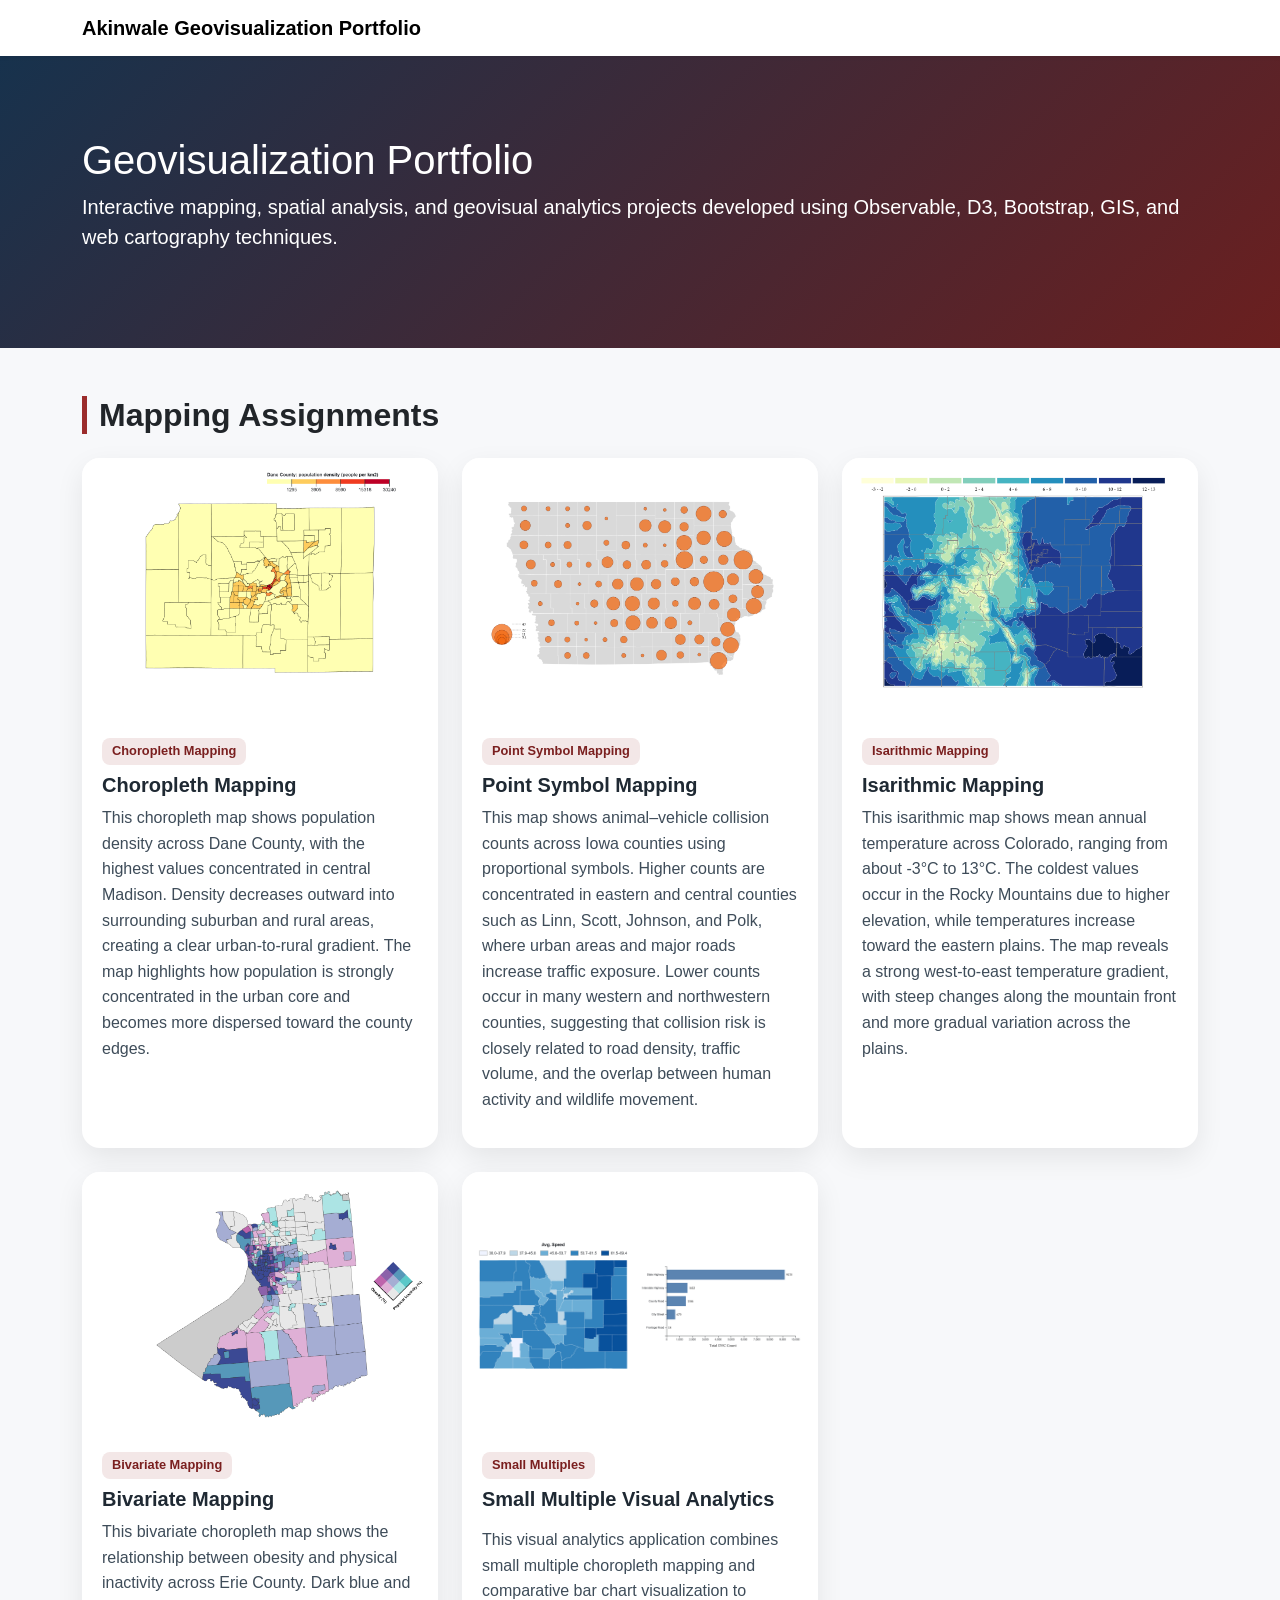
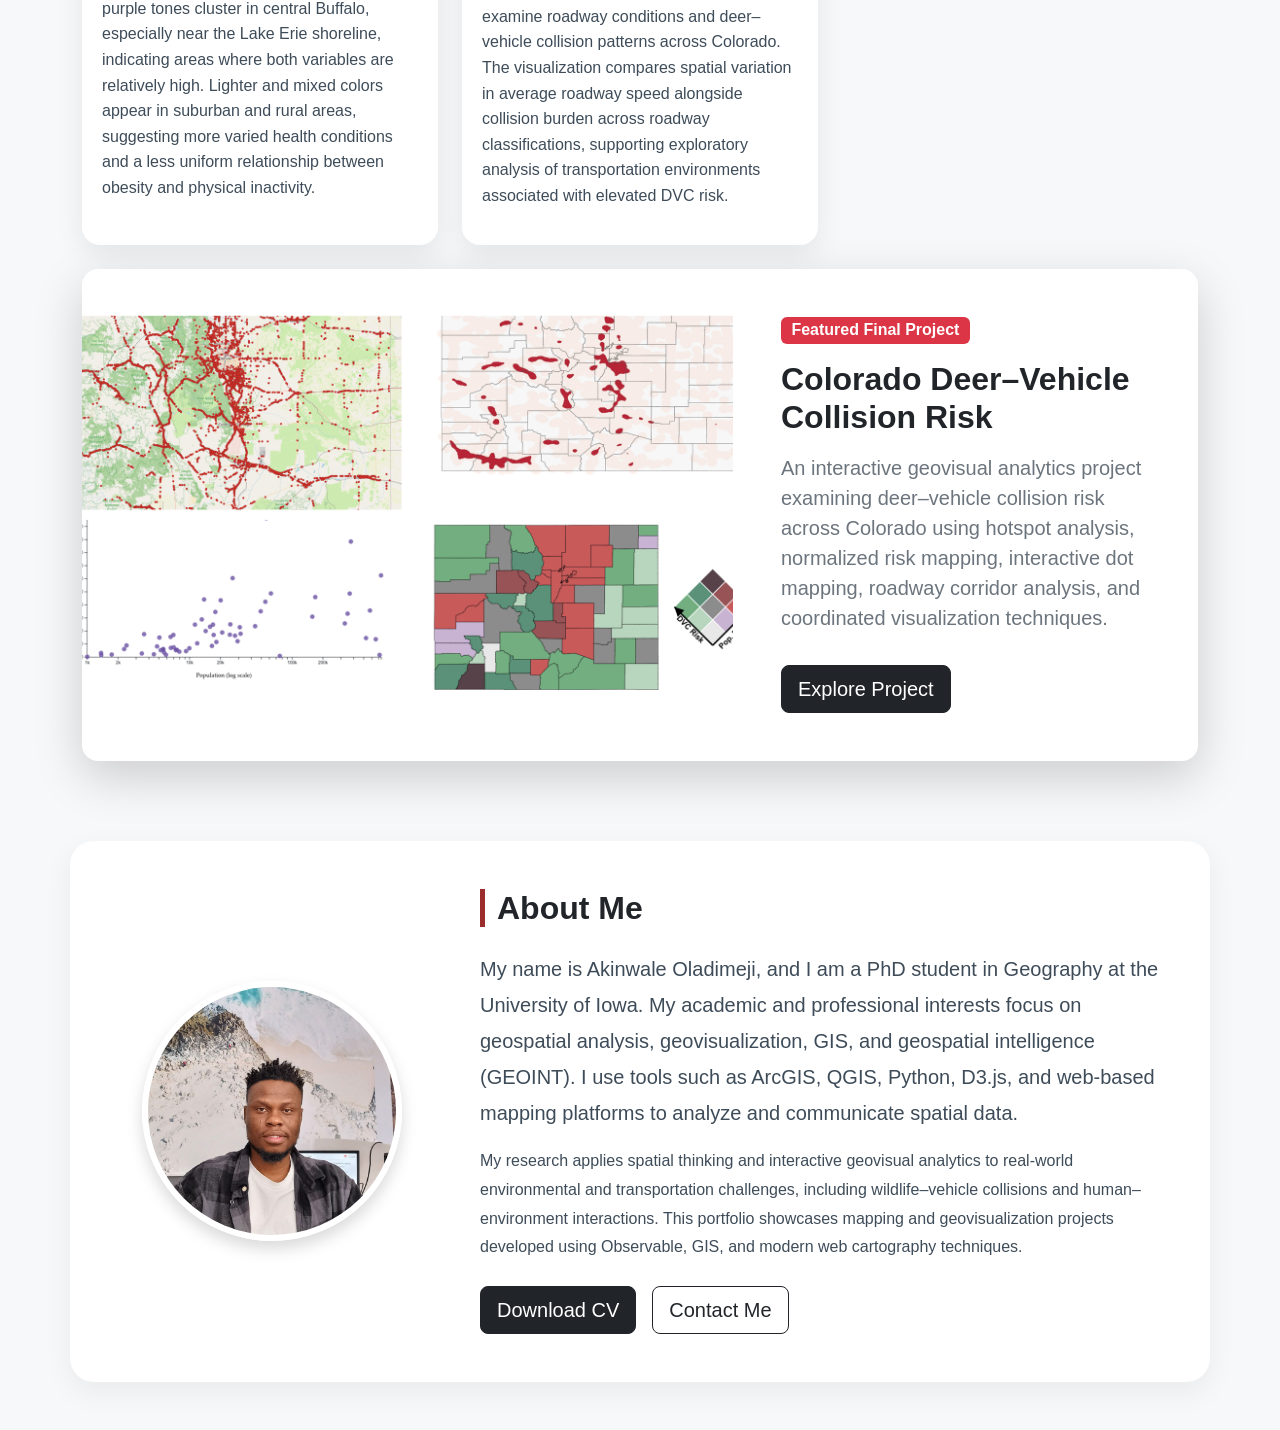
==== commit d1d7b464: "corrected naming issue for bivariate image" ====
--- a/index.html
+++ b/index.html
@@ -167,7 +167,7 @@
       <div class="card project-card">
 
         <a href="https://observablehq.com/d/7b271f18e7b1ec3b#chart" target="_blank">
-          <img src="images/bivariate.png"
+          <img src="images/Bivariate.png"
                alt="Bivariate mapping">
         </a>
 
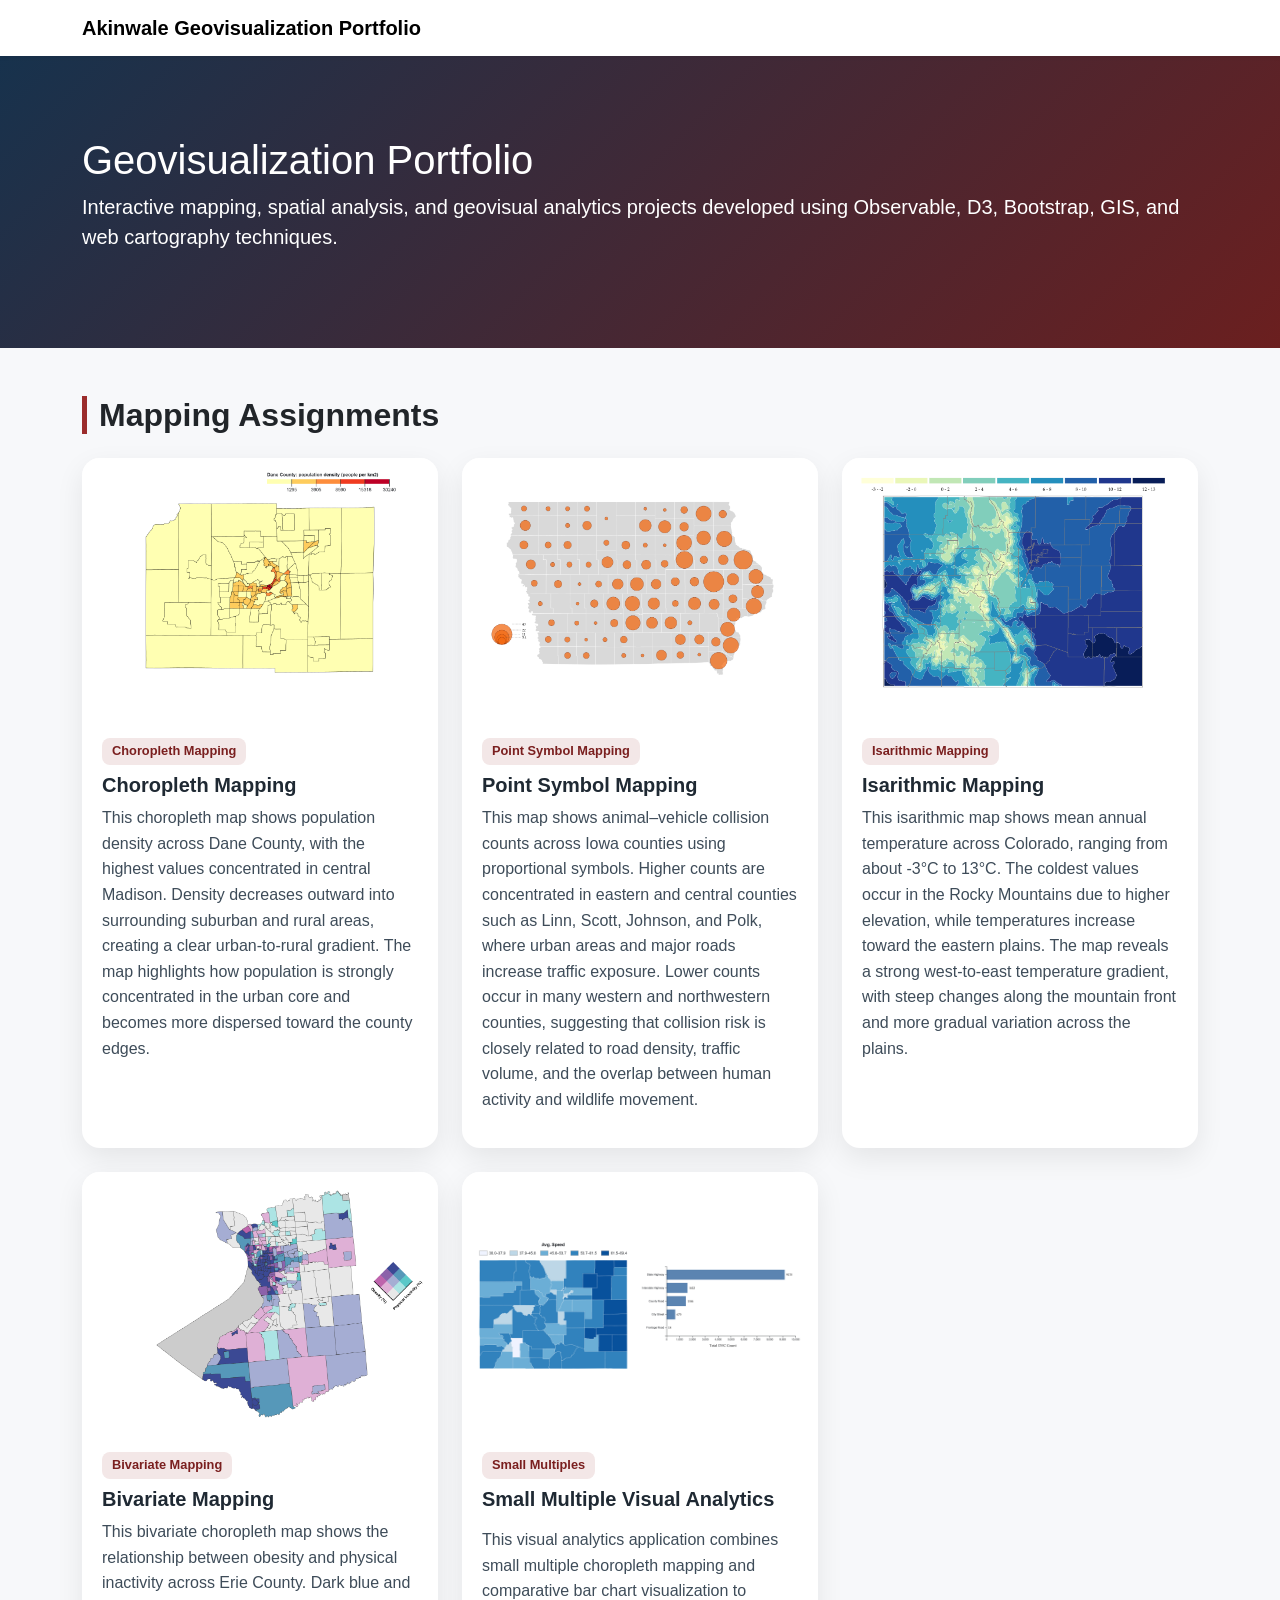
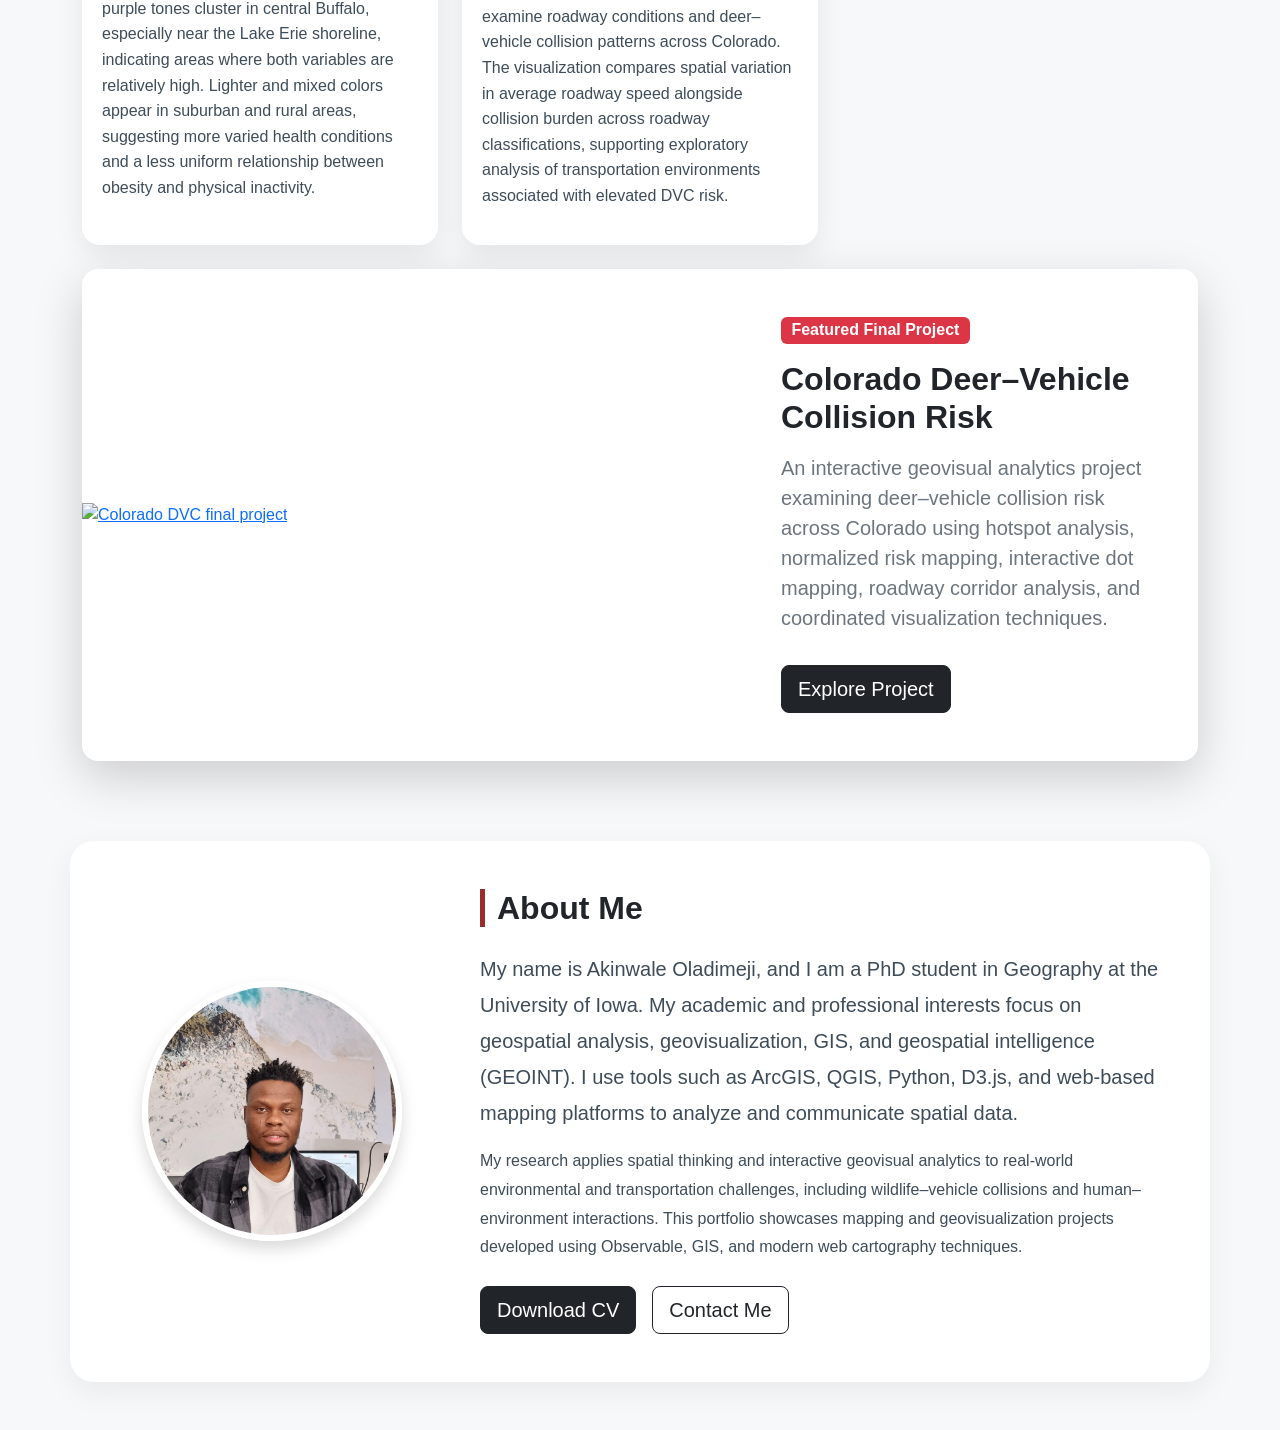
==== commit 02e6768f: "replaced final project image in my portfolio" ====
--- a/index.html
+++ b/index.html
@@ -245,7 +245,7 @@
 
         <a href="dvc-colorado-project\index.html">
 
-          <img src="images/finalproj.png"
+          <img src="images/finalproj5.png"
                alt="Colorado DVC final project"
                class="img-fluid w-100 final-project-img">
 
@@ -349,7 +349,7 @@
 
           </a>
 
-          <a href="mailto:your_email_here@gmail.com"
+          <a href="mailto:akinwale-oladimeji@uiowa.edu@gmail.com"
              class="btn btn-outline-dark btn-lg">
 
             Contact Me
